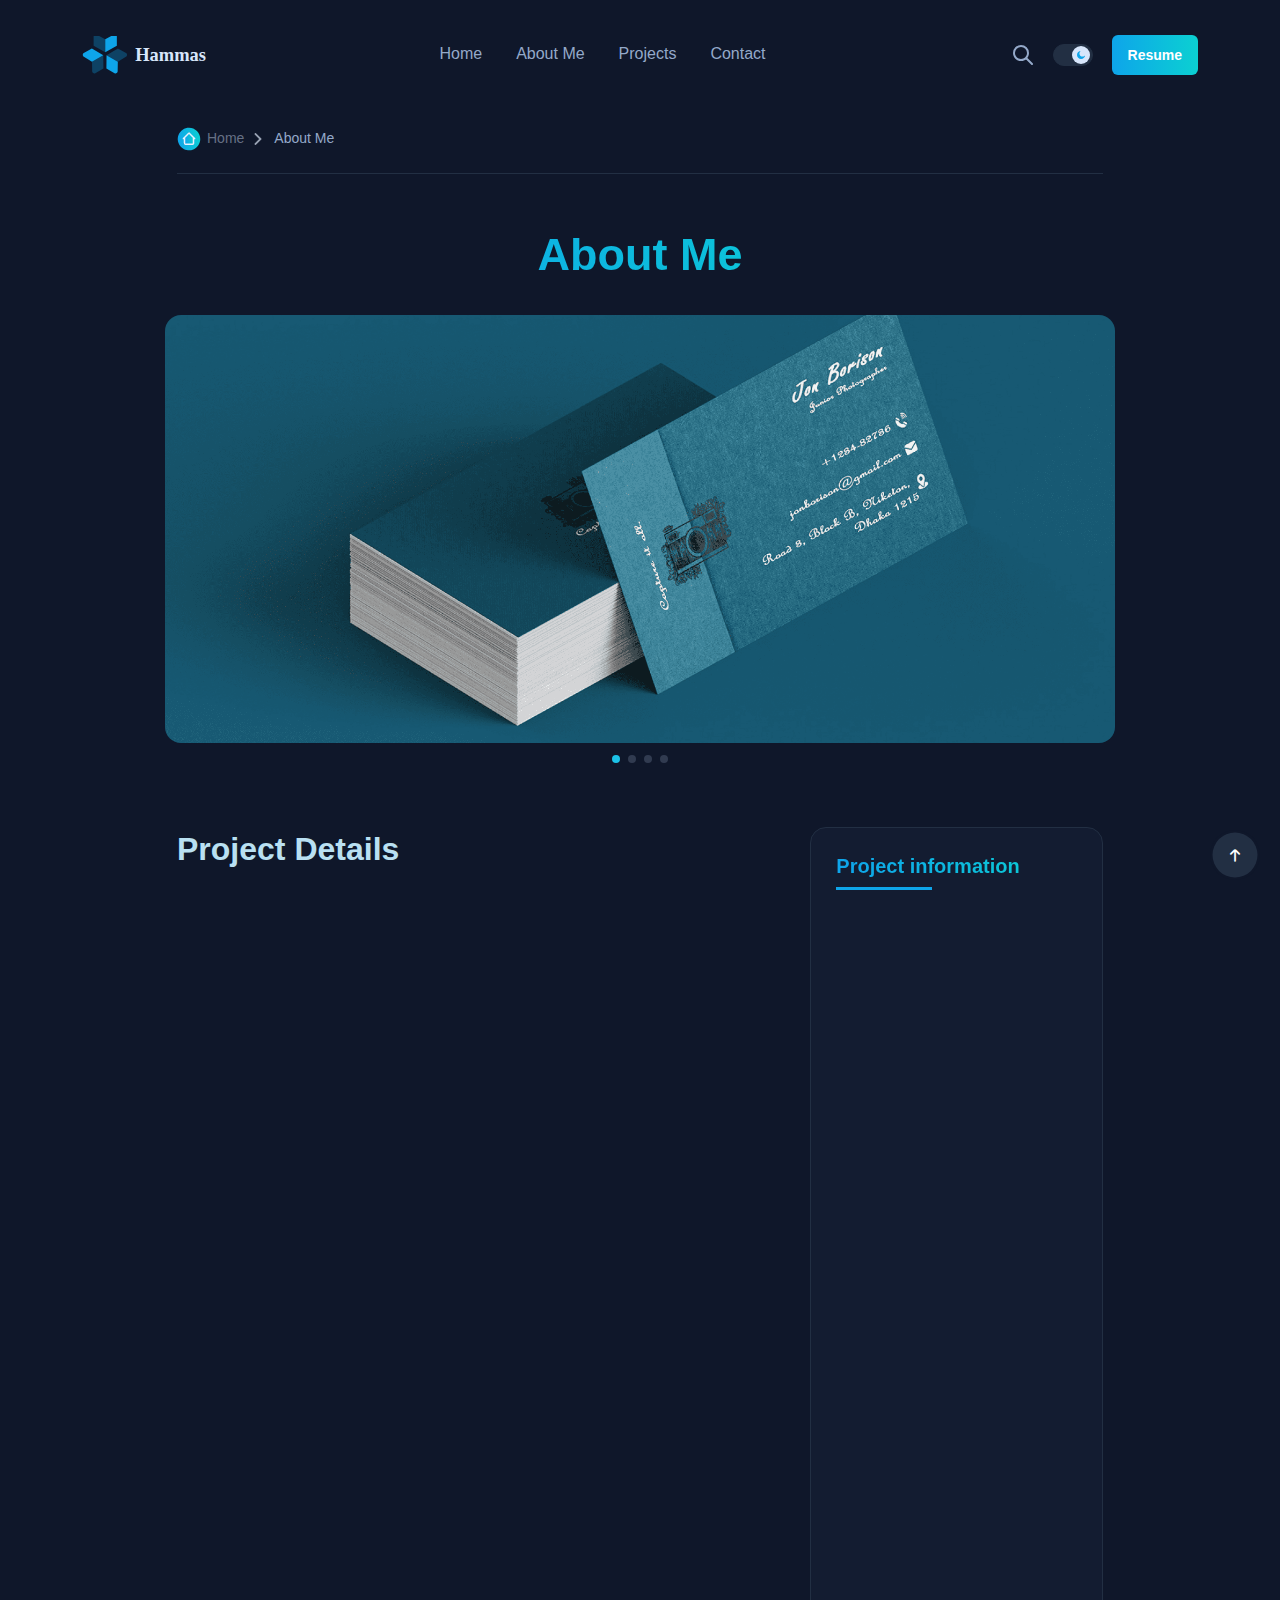
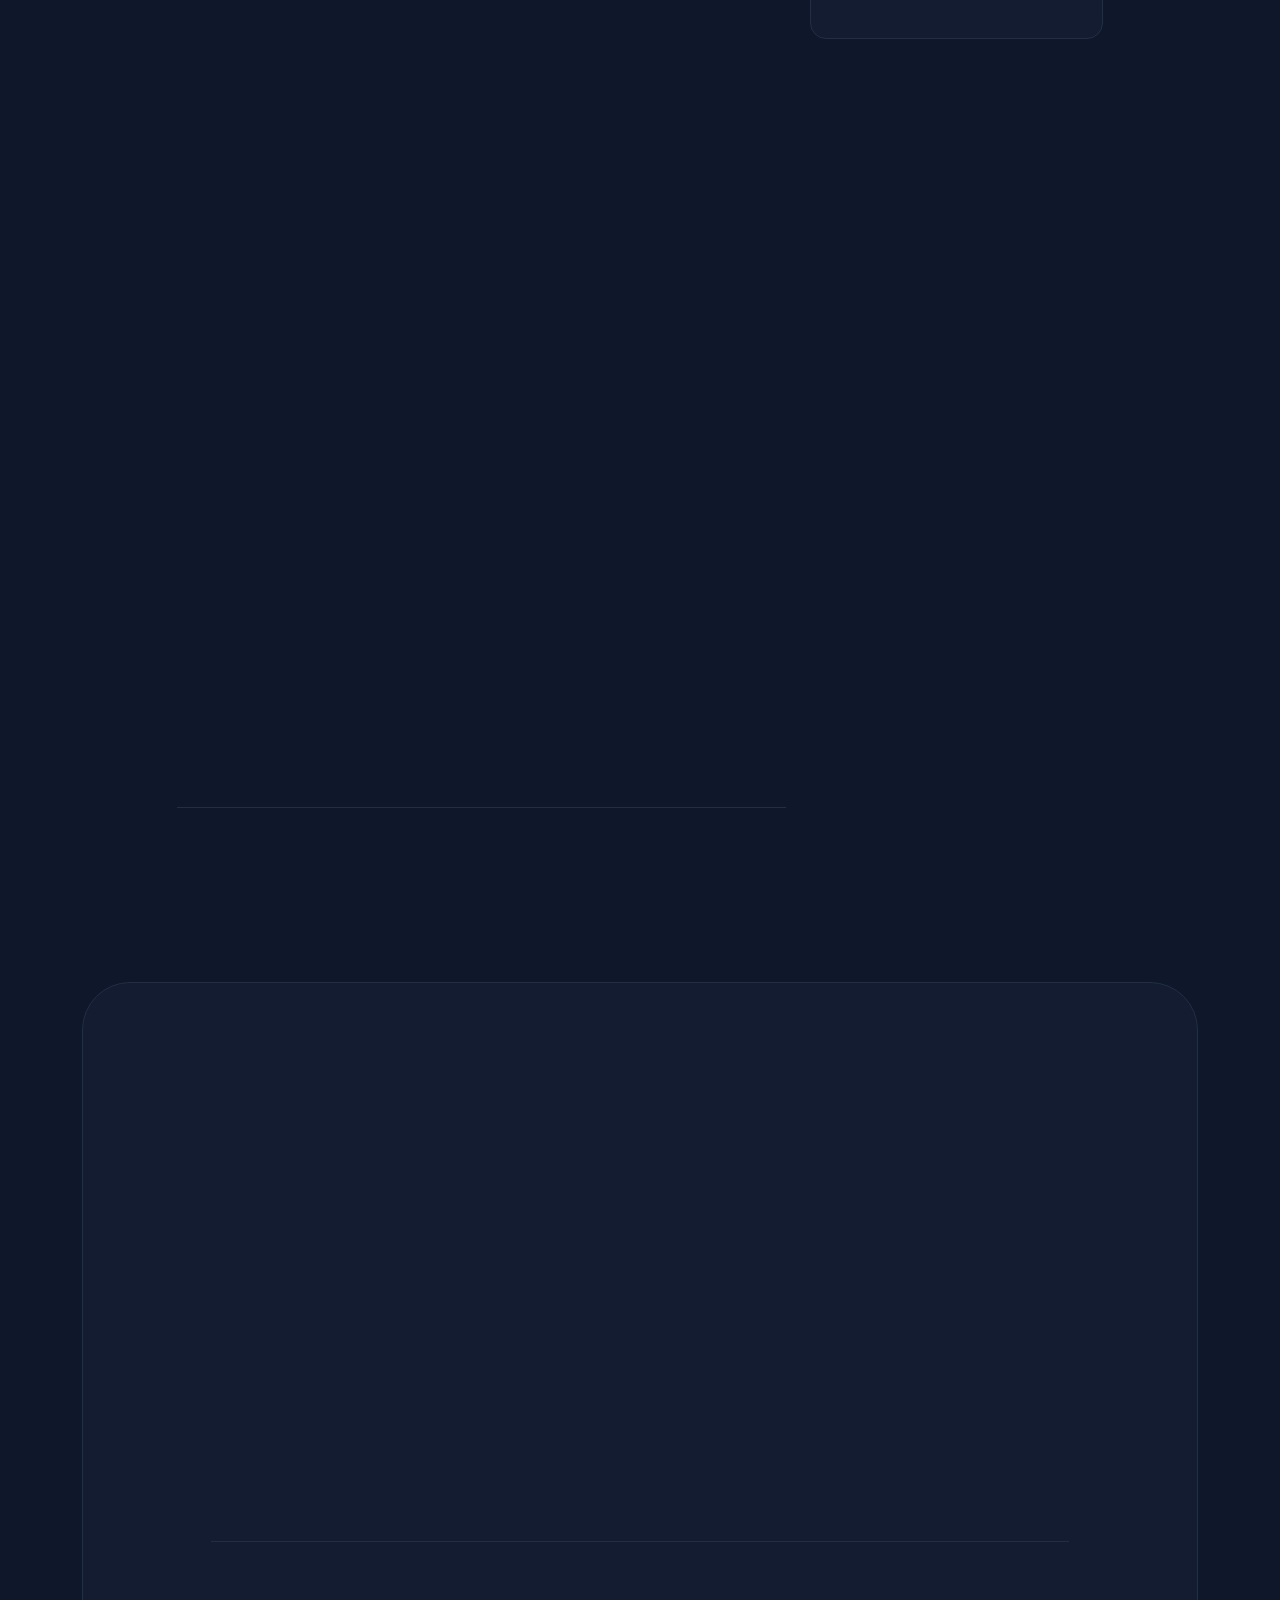
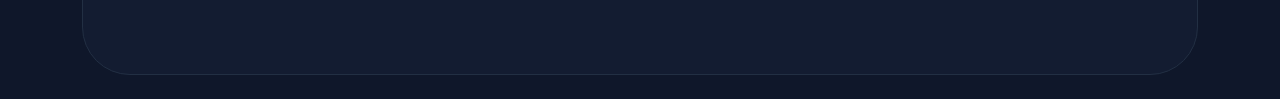
==== pages/about.html @ 3f27e9f3 "done" ====
<!DOCTYPE html>
<html lang="en">
  <head>
    <meta charset="UTF-8">
    <meta name="viewport" content="width=device-width, initial-scale=1, maximum-scale=1">
    <meta http-equiv="X-UA-Compatible" content="ie=edge">
    <meta name="msapplication-TileColor" content="#0E0E0E">
    <meta name="template-color" content="#0E0E0E">
    <meta name="description" content="Index page">
    <meta name="keywords" content="index, page">
    <meta name="author" content="">
    <link rel="shortcut icon" type="image/x-icon" href="../assets/imgs/template/favicon.svg">
    <link href="../assets/css/style.css?v=2.0" rel="stylesheet">
    <title>About Me</title>
  </head>
  <body>
    <div id="preloader-active">
      <div class="preloader d-flex align-items-center justify-content-center">
        <div class="preloader-inner position-relative">
          <div class="text-center">
            <img class="mb-10" src="../assets/imgs/template/favicon.svg" alt="Hammas">
            <div class="preloader-dots"></div>
          </div>
        </div>
      </div>
    </div>
  
    <header class="header sticky-bar bg-gray-900">
      <div class="container">
        <div class="main-header">
          <div class="header-logo">
            <a class="d-flex" href="../index.html">
              <img style="height: 38px; object-fit: cover; width: 100%;" class="logo-night" alt="Hammas" src="../assets/imgs/template/Mediamodifier-Design.svg">
              <img class="d-none logo-day" alt="Hammas" src="../assets/imgs/template/logo-day.svg">
            </a>
          </div>
          <div class="header-nav">
            <nav class="nav-main-menu d-none d-xl-block">
              <ul class="main-menu">
                <li><a class="color-gray-500" href="../index.html">Home</a></li>
                <li><a class="color-gray-500" href="./about.html">About Me</a></li>
                <li><a class="color-gray-500" href="./project.html">Projects</a></li>
                <li><a class="color-gray-500" href="./contact.html">Contact</a></li>
              </ul>
            </nav>
            <div class="burger-icon burger-icon-white">
              <span class="burger-icon-top"></span>
              <span class="burger-icon-mid"></span>
              <span class="burger-icon-bottom"></span>
            </div>
          </div>
          <div class="header-right text-end">
            <a class="btn btn-search" href="#"></a>
            <div class="form-search p-20">
              <form action="#">
                <input class="form-control" type="text" placeholder="Search">
                <input class="btn-search-2" type="submit" value="">
              </form>
              <div class="popular-keywords text-start7 mt-20">
                <p class="mb-10 color-white"> Skills & tools :</p>
                <a class="color-gray-600 mr-10 font-xs" href="#"># Travel,</a>
                <a class="color-gray-600 mr-10 font-xs" href="#"># Tech,</a>
                <a class="color-gray-600 mr-10 font-xs" href="#"># Movie</a>
                <a class="color-gray-600 mr-10 font-xs" href="#"># Lifestyle</a>
                <a class="color-gray-600 mr-10 font-xs" href="#"># Sport</a>
              </div>
            </div>
            <div class="switch-button">
              <div class="form-check form-switch">
                <input class="form-check-input" id="flexSwitchCheckChecked" type="checkbox" role="switch" checked="">
              </div>
            </div>
            <a class="btn btn-linear d-none d-sm-inline-block hover-up hover-shadow" href="page-login.html">Resume</a>
          </div>
        </div>
      </div>
    </header>
  
    <div class="mobile-header-active mobile-header-wrapper-style perfect-scrollbar bg-gray-900">
      <div class="mobile-header-wrapper-inner">
        <div class="mobile-header-content-area">
          <div class="mobile-logo border-gray-800">
            <a class="d-flex" href="../index.html">
              <img class="logo-night"  style="height: 78px; object-fit: cover; width: 100%;" alt="Hammas" src="../assets/imgs/template/Mediamodifier-Design.svg">
              <img class="d-none logo-day" alt="Hammas" src="../assets/imgs/template/logo-day.svg">
            </a>
          </div>
          <div class="perfect-scroll">
            <div class="mobile-menu-wrap mobile-header-border">
              <nav class="mt-15">
                <ul class="mobile-menu font-heading">
                  <li><a href="../index.html">Home</a></li>
                  <li><a href="./about.html">About Me</a></li>
                  <li><a href="./project.html">Projects</a></li>
                  <li><a href="./contact.html">Contact</a></li>
                </ul>
              </nav>
            </div>
            <div class="site-copyright color-gray-400 mt-30">
              Copyright 2024 &copy; Hammas - Personal Portfolio.<br>Designed by
              <a href="http://alithemes.com" target="_blank">&nbsp; Hammas Khan</a>
            </div>
          </div>
        </div>
      </div>
    </div>

    <main class="main">
      <div class="cover-home3">
        <div class="container">
          <div class="row">
            <div class="col-xl-1"></div>
            <div class="col-xl-10 col-lg-12">
              <div class="pt-30 border-bottom border-gray-800 pb-20">
                <div class="box-breadcrumbs">
                  <ul class="breadcrumb">
                    <li><a class="home" href="../index.html">Home</a></li>                    
                    <li><span>About Me</span></li>
                  </ul>
                </div>
              </div>
              <div class="row mt-50 align-items-end">
                <div class="col-lg-8 m-auto text-center">
                  <h2 class="color-linear"> About Me</h2>
                </div>
              </div>
              <div class="row mt-30 mb-50">
                <div class="swiper-container swiper-group-2">
                  <div class="swiper-wrapper wow animate__animated animate__fadeIn">
                    <div class="swiper-slide">
                      <div class="image-detail mb-30"><img class="bdrd16" src="../assets/imgs/page/portfolio/portfolio-1.png" alt="Genz"></div>
                    </div>
                    <div class="swiper-slide">
                      <div class="image-detail mb-30"><img class="bdrd16" src="../assets/imgs/page/portfolio/portfolio-1-2.png" alt="Genz"></div>
                    </div>
                    <div class="swiper-slide">
                      <div class="image-detail mb-30"><img class="bdrd16" src="../assets/imgs/page/portfolio/portfolio-1-3.png" alt="Genz"></div>
                    </div>
                    <div class="swiper-slide">
                      <div class="image-detail mb-30"><img class="bdrd16" src="../assets/imgs/page/portfolio/portfolio-1-1.png" alt="Genz"></div>
                    </div>
                  </div>
                  <div class="swiper-pagination"></div>
                </div>
              </div>
              <div class="row">
                <div class="col-lg-8">
                  <div class="content-detail border-gray-800">
                    <h3 class="color-white mb-30 wow animate__animated animate__fadeIn">Project Details</h3>
                    <p class="text-lg color-gray-500 wow animate__animated animate__fadeIn"> • Software Engineer having 3 years of overall experience on .Net as 
                      Backend and JavaScript, jQuery, Bootstrap and Ajax as Frontend 
                      development. <br>
                      • Excellent experience in Requirement Analysis, Design, Implementation, 
                      Maintenance and Troubleshooting. <br>
                      • Hands-on experience with industry-leading technologies like MS SQL Server, 
                      .Net Framework (C#), Asp.Net MVC and Asp.Net Core. <br>
                      • Experience in all phases of the project life cycle, requirements gathering, client 
                      interaction, daily tasks, QA support, and deployments on the server. <br>
                      • Working capacity <br>
                      • Web Developer/ Software Engineer / Full Stack Developer <br>
                      • Development of Web-based applications using .NET Framework, C#, 
                      ASP.NET, MVC, HTML5, CSS3, jQuery, JavaScript, Bootstrap, Web API, 
                      Restful Services, SQL Server, ADO.NET, Entity Framework, Jira, Git, TFS, 
                      and other Microsoft Technologies. <br>
                      • Having strong command in C#, .Net Core, Asp.Net MVC, HTML, JavaScript, 
                      jQuery, Ajax, Bootstrap. <br>
                      • Collaboration and coordination with supervisor for demos, functionalities, 
                      challenges, and development updates. <br>
                      • Having good verbal and written communication skills. Excellent team 
                      collaboration and coordination. <br>
                      • Experience in both, majorly in development and contribution to the architecture 
                      of software development process.</p>
                    <div class="row mt-50 wow animate__animated animate__fadeIn">
                      <div class="col-lg-6 gallery-left"><img class="img-bdrd-16 mb-30" src="../assets/imgs/page/portfolio/portfolio-2.png" alt="Genz"></div>
                      <div class="col-lg-6 gallery-right">
                        <img class="img-bdrd-16 mb-20" src="../assets/imgs/page/portfolio/portfolio-3.png" alt="Genz">
                        <img class="img-bdrd-16" src="../assets/imgs/page/portfolio/portfolio-4.png" alt="Genz"></div>
                    </div>
                    <p class="text-center text-lg color-gray-500 wow animate__animated animate__fadeIn">The brand identity</p>
                    <h3 class="color-white mt-50 mb-30 wow animate__animated animate__fadeIn">Hire me</h3>
                    <p class="text-lg color-gray-500 wow animate__animated animate__fadeIn">Hire me for my expertise in C#, VB.Net, and JavaScript, and a strong command of ASP.Net technologies, including Core, MVC, Web Forms, and Win Forms. I excel in designing with HTML, CSS, Bootstrap, React JS, and Angular JS, and have extensive experience with databases like Microsoft SQL Server and PostgreSQL. Skilled in using Microsoft Visual Studio and managing projects with Jira and Azure DevOps, I also proficiently handle version control with Git, TFS, and GitHub. My technical proficiency is complemented by a solid understanding of MS SQL Server and IIS.</p>
                  </div>
                  <div class="box-tags wow animate__animated animate__fadeIn">
                    <a class="btn btn-tags bg-gray-850 border-gray-800 mr-10 hover-up" href="blog-archive.html">#HRM</a>
                    <a class="btn btn-tags bg-gray-850 border-gray-800 mr-10 hover-up" href="blog-archive.html">#CRM</a>
                    <a class="btn btn-tags bg-gray-850 border-gray-800 mr-10 hover-up" href="blog-archive.html">#DotNet</a>
                    <a class="btn btn-tags bg-gray-850 border-gray-800 hover-up" href="blog-archive.html">#API</a>
                  </div>
                </div>
                <div class="col-lg-4">
                  <div class="sidebar">
                    <div class="box-sidebar bg-gray-850 border-gray-800">
                      <div class="head-sidebar wow animate__animated animate__fadeIn">
                        <h5 class="line-bottom">Project information</h5>
                      </div>
                      <div class="content-sidebar">
                        <div class="list-comments">
                          <div class="item-comment border-gray-800 wow animate__animated animate__fadeIn">
                            <p class="color-gray-200 mb-10 text-uppercase">Skills & Experience</p>
                            <p class="color-gray-500">Languages: C#, VB.Net, JavaScript.<br> 
                              Technologies: ASP.Net Core (API), ASP.Net MVC, ASP.Net WEB FORMS, ASP.Net WIN 
                              FORMS, ADO.NET, Entity Framework, LINQ, jQuery, AJAX.<br>
                              Designing: HTML, CSS, Bootstrap, React JS, Angular JS. <br>
                              IDE: Microsoft Visual Studio (2013, 2015, 2017, 2019, 2022). <br>
Database: Microsoft SQL Server (2012, 2014), PostgreSQL Database. <br>
Work Management Tools: Jira, Azure DevOps. <br>
Version Control: Git, TFS, Git Hub, Git Desktop. <br>
Operating Systems: Windows. <br>
Database/Webservers: MS SQL Server, IIS.
                              </p>
                          </div>
                          <div class="item-comment border-gray-800 wow animate__animated animate__fadeIn">
                            <p class="color-gray-200 mb-10 text-uppercase">Companies I worked</p>
                            <p class="color-gray-500">1: Combined Fabrics Limited, Lahore <br> 2: ITCurves, Lahore <br> 3: Absolute Solution, Lahore</p>
                          </div>
                          <div class="item-comment border-gray-800 wow animate__animated animate__fadeIn">
                            <p class="color-gray-200 mb-10 text-uppercase">Project date</p>
                            <p class="color-gray-500">01 November, 2022 To 07 July, 2024</p>
                          </div>
                          <div class="item-comment border-gray-800 wow animate__animated animate__fadeIn">
                            <p class="color-gray-200 mb-10 text-uppercase">Project URL</p>
                            <p class="color-gray-500"><a class="text-white" href="#">www.orioncoporation.com</a></p>
                          </div>
                        </div>
                      </div>
                    </div>
                    <div class="d-inline-block pt-10 wow animate__animated animate__fadeIn">
                      <div class="d-flex align-item-center">
                        <h6 class="d-inline-block color-gray-500 mr-10">Share</h6><a class="icon-media icon-fb" href="#"></a><a class="icon-media icon-tw" href="#"></a><a class="icon-media icon-printest" href="#"></a>
                      </div>
                    </div>
                  </div>
                </div>
              </div>
            </div>
          </div>
        </div>
      </div>
    </main>

    <footer class="footer">
      <div class="container">
        <div class="footer-1 bg-gray-850 border-gray-800">
          <div class="row">
            <div class="col-lg-6 mb-30">
              <a class="wow animate__animated animate__fadeInUp" href="../index.html">
                <img class="logo-night" style="height: 128px;" src="../assets/imgs/template/Mediamodifier-Design.svg" alt="Hammas">
                <img class="d-none logo-day" alt="Hammas" src="./assets/imgs/template/logo-day.svg">
              </a>
              <p class="mb-20 mt-20 text-sm color-gray-500 wow animate__animated animate__fadeInUp">When an unknown prnoto
                Software Engineer having 3 years of overall experience on .NET as Backend and JavaScript, jQuery, Bootstrap and
   Ajax as Frontend development. Excellent experience in Requirement Analysis, Design, Implementation, Maintenance
   and Troubleshooting. • Hands-on experience with industry-leading technologies like MS SQL Server, .NET Framework
   (C#), Asp .NET MVC and Asp .NET Core. Experience in all phases of the project life cycle, requirements gathering,
   client interaction, daily tasks, QA support, and deployments on the server. 
              </p>
              <h6 class="color-white mb-5 wow animate__animated animate__fadeInUp">Address</h6>
              <p class="text-sm color-gray-500 wow animate__animated animate__fadeInUp">
                Civic Center Phase 4 Bahriya Town 
                <br>Islamabad, Pakistan
              </p>
            </div>
            <div class="col-lg-6 mb-30">
              <h4 class="text-lg mb-30 color-white wow animate__animated animate__fadeInUp">Newsletter</h4>
              <p class="text-base color-gray-500 wow animate__animated animate__fadeInUp">
                Please feel free to Contact me.</p>
              <div class="form-newsletters mt-15 wow animate__animated animate__fadeInUp">
                <form action="#">
                  <div class="form-group">
                    <input class="input-name border-gray-500" type="text" placeholder="Your name">
                  </div>
                  <div class="form-group">
                    <input class="input-email border-gray-500" type="email" placeholder="Emaill address">
                  </div>
                  <div class="form-group mt-20">
                    <button class="btn btn-linear hover-up">
                      Subscribe
                      <i class="fi-rr-arrow-small-right"></i>
                    </button>
                  </div>
                </form>
              </div>
            </div>
          </div>
          <div class="footer-bottom border-gray-800">
            <div class="row">
              <div class="col-lg-5 text-center text-lg-start">
                <p class="text-base color-white wow animate__animated animate__fadeIn">
                  © Created by
                  <a class="copyright" href="" target="_blank">Hammas khan</a></p>
              </div>
              <div class="col-lg-7 text-center text-lg-end">
                <div class="box-socials">
                  <div class="d-inline-block mr-30 wow animate__animated animate__fadeIn" data-wow-delay=".0s">
                    <a class="icon-socials icon-twitter color-gray-500" href="https://twitter.com">Twitter</a>
                  </div>
                  <div class="d-inline-block mr-30 wow animate__animated animate__fadeIn" data-wow-delay=".2s">
                    <a class="icon-socials icon-linked color-gray-500" href="https://www.linkedin.com">LinkedIn</a>
                    </div>
                  <div class="d-inline-block wow animate__animated animate__fadeIn" data-wow-delay=".4s">
                    <a class="icon-socials icon-insta color-gray-500" href="https://www.instagram.com">Instagram</a>
                  </div>
                </div>
              </div>
            </div>
          </div>
        </div>
      </div>
    </footer>
    
    <div class="progressCounter progressScroll hover-up hover-neon-2">
      <div class="progressScroll-border">
        <div class="progressScroll-circle">
          <span class="progressScroll-text"><i class="fi-rr-arrow-small-up"></i></span>
        </div>
      </div>
    </div>
    
    <script src="../assets/js/vendors/modernizr-3.6.0.min.js"></script>
    <script src="../assets/js/vendors/jquery-3.6.0.min.js"></script>
    <script src="../assets/js/vendors/jquery-migrate-3.3.0.min.js"></script>
    <script src="../assets/js/vendors/bootstrap.bundle.min.js"></script>
    <script src="../assets/js/vendors/waypoints.js"></script>
    <script src="../assets/js/vendors/wow.js"></script>
    <script src="../assets/js/vendors/text-type.js"></script>
    <script src="../assets/js/vendors/swiper-bundle.min.js"></script>
    <script src="../assets/js/vendors/jquery.progressScroll.min.js"></script>
    <script src="../assets/js/main.js?v=2.0"></script>
  </body>
</html>
---- assets/css/style.css ----
/***
 Theme Name: Genz
 Description: Creative Personal Blog HTML Template
 Version: 2.0
 License: GNU General Public License v2 or later
 License URI: http://www.gnu.org/licenses/gpl-2.0.html
==============================
TABLE CONTENT
 Import Google Fonts
 Include Third Party CSS Library
 GENERAL
 HEADER
 Offcanvas Sidebar
 Search form
 Main header
 Mega menu
 Header v
 Page layouts
 Pagination
 Breadcrumb
 CATEGORY PAGES
 SINGLE POST
 Author box
 comment
 Post share social
 WP STYPE
 Custom amine
***/
@import url(https://fonts.bunny.net/css?family=noto-sans:400,500,700,800);
/*import vendors*/
@import url(../css/vendors/normalize.css);
@import url(../css/vendors/bootstrap.min.css);
@import url(../css/vendors/uicons-regular-rounded.css);
@import url(../css/plugins/swiper-bundle.min.css);
@import url(../css/plugins/animate.min.css);
/*RESET*/
html,
body,
div,
span,
applet,
object,
iframe,
h1,
h2,
h3,
h4,
h5,
h6,
p,
blockquote,
pre,
a,
abbr,
acronym,
address,
big,
cite,
code,
del,
dfn,
em,
img,
ins,
kbd,
q,
s,
samp,
small,
strike,
strong,
sub,
sup,
tt,
var,
b,
u,
i,
center,
dl,
dt,
dd,
ol,
ul,
li,
fieldset,
form,
label,
legend,
table,
caption,
tbody,
tfoot,
thead,
tr,
th,
td,
article,
aside,
canvas,
details,
embed,
figure,
figcaption,
footer,
header,
hgroup,
menu,
nav,
output,
ruby,
section,
summary,
time,
mark,
audio,
video {
  margin: 0;
  padding: 0;
  border: 0;
  font-size: 100%;
  vertical-align: baseline;
}

main {
  display: block;
  clear: both;
}

thead {
  font-weight: 600;
}

article,
aside,
details,
figcaption,
figure,
footer,
header,
hgroup,
menu,
nav,
section {
  display: block;
}

body {
  line-height: 1;
}

ol,
ul {
  list-style: none;
}

blockquote,
q {
  quotes: none;
}

blockquote:before,
blockquote:after,
q:before,
q:after {
  content: "";
  content: none;
}

table {
  border-collapse: collapse;
  border-spacing: 0;
}

img {
  max-width: 100%;
}

input,
select,
button,
textarea {
  font-family: "Noto Sans", sans-serif;
  font-size: 14px;
}

*:focus,
select:focus,
.custom-select:focus,
button:focus,
textarea:focus,
textarea.form-control:focus,
input.form-control:focus,
input[type=text]:focus,
input[type=password]:focus,
input[type=email]:focus,
input[type=number]:focus,
[type=text].form-control:focus,
[type=password].form-control:focus,
[type=email].form-control:focus,
[type=tel].form-control:focus,
[contenteditable].form-control:focus {
  outline: none !important;
  box-shadow: none !important;
}

input:focus::-moz-placeholder {
  opacity: 0;
  -moz-transition: 0.4s;
  transition: 0.4s;
}

li.hr span {
  width: 100%;
  height: 1px;
  background-color: #e4e4e4;
  margin: 20px 0;
  display: block;
}

/*--- Common Classes---------------------*/
::-moz-placeholder {
  color: #B8CDEB;
  opacity: 0.5;
}
::placeholder {
  color: #B8CDEB;
  opacity: 0.5;
}

:-ms-input-placeholder,
::-webkit-input-placeholder {
  color: #B8CDEB;
  opacity: 0.5;
}

.fix {
  overflow: hidden;
}

.hidden {
  display: none;
}

.clear {
  clear: both;
}

.section {
  float: left;
  width: 100%;
}

.f-right {
  float: right;
}

.capitalize {
  text-transform: capitalize;
}

.uppercase {
  text-transform: uppercase;
}

.bg-img {
  background-position: center center;
  background-size: cover;
}

.position-relative {
  position: relative;
}

.height-100vh {
  height: 100vh !important;
}

*:focus,
select:focus,
.custom-select:focus,
button:focus,
textarea:focus,
textarea.form-control:focus,
input.form-control:focus,
input[type=text]:focus,
input[type=password]:focus,
input[type=email]:focus,
input[type=number]:focus,
[type=text].form-control:focus,
[type=password].form-control:focus,
[type=email].form-control:focus,
[type=tel].form-control:focus,
[contenteditable].form-control:focus {
  outline: none !important;
  box-shadow: none;
}

.border-radius {
  border-radius: 4px;
}

.border-radius-5 {
  border-radius: 5px;
}

.border-radius-10 {
  border-radius: 10px;
}

.border-radius-15 {
  border-radius: 15px;
}

.border-radius-20 {
  border-radius: 20px;
}

.hover-up {
  transition: all 0.25s cubic-bezier(0.02, 0.01, 0.47, 1);
}
.hover-up:hover {
  transform: translateY(-2px);
  transition: all 0.25s cubic-bezier(0.02, 0.01, 0.47, 1);
}

.hover-shadow {
  transition: all 0.25s cubic-bezier(0.02, 0.01, 0.47, 1);
}
.hover-shadow:hover {
  box-shadow: rgba(11, 209, 209, 0.2) 0px 3px 20px;
}

.card-hover-border {
  border: 1px solid #222F43;
}
.card-hover-border:hover {
  background: linear-gradient(#131C31, #131C31) padding-box, linear-gradient(to right, rgb(14, 165, 234), rgb(11, 209, 209)) border-box;
  border-radius: 16px;
  border: 1px solid transparent;
}

a {
  text-decoration: none;
  color: #000000;
}

a:hover {
  color: #000000;
}

*:hover {
  transition-duration: 0.2s;
}

.img-responsive {
  max-width: 100%;
}

body {
  font-family: "Noto Sans", sans-serif;
}

.text-head-2 {
  font-size: 42px;
  line-height: 44px;
  font-weight: bold;
  font-family: "Noto Sans", sans-serif;
}

.text-heading-4 {
  color: #ffffff;
  font-size: 28px;
  line-height: 32px;
  font-family: "Noto Sans", sans-serif;
}

.text-base {
  font-family: "Noto Sans", sans-serif;
  font-weight: 400;
  font-size: 16px;
  line-height: 24px;
}

.text-3xl {
  font-family: "Noto Sans", sans-serif;
  font-weight: 400;
  font-size: 30px;
  line-height: 36px;
}

.text-2xl {
  font-family: "Noto Sans", sans-serif;
  font-weight: 400;
  font-size: 24px;
  line-height: 32px;
}

.text-xl {
  font-family: "Noto Sans", sans-serif;
  font-weight: 400;
  font-size: 20px;
  line-height: 28px;
}

.text-lg {
  font-family: "Noto Sans", sans-serif;
  font-weight: 400;
  font-size: 18px;
  line-height: 28px;
}

.text-md {
  font-family: "Noto Sans", sans-serif;
  font-size: 16px !important;
  line-height: 22px !important;
  font-weight: 400;
}

.text-sm {
  font-family: "Noto Sans", sans-serif;
  font-size: 14px !important;
  line-height: 20px !important;
  font-weight: 400;
}

.text-sm-bold {
  font-family: "Noto Sans", sans-serif;
  font-size: 14px !important;
  line-height: 20px !important;
  font-weight: 700;
}

.text-xs {
  font-family: "Noto Sans", sans-serif;
  font-weight: 400;
  font-size: 12px !important;
  line-height: 16px !important;
}

h1 {
  font-family: "Noto Sans", sans-serif;
  font-weight: 800;
  font-size: 64px;
  line-height: 87px;
  color: #000000;
}

h2 {
  font-family: "Noto Sans", sans-serif;
  font-weight: 700;
  font-size: 45px;
  line-height: 61px;
  color: #000000;
}

h3 {
  font-family: "Noto Sans", sans-serif;
  font-weight: 700;
  font-size: 32px;
  line-height: 44px;
  color: #000000;
}

h4, .heading-4 {
  font-family: "Noto Sans", sans-serif;
  font-weight: 700;
  font-size: 24px;
  line-height: 33px;
  color: #000000;
}

h5 {
  font-family: "Noto Sans", sans-serif;
  font-weight: 700;
  font-size: 20px;
  line-height: 27px;
  color: #000000;
}

h6 {
  font-family: "Noto Sans", sans-serif;
  font-weight: 700;
  font-size: 16px;
  line-height: 22px;
  color: #000000;
}

.color-gray-50 {
  color: #E6F0FF;
}

.color-gray-100 {
  color: #D8E6FB;
}

.color-gray-200 {
  color: #C9DAF5;
}

.color-gray-300 {
  color: #B8CDEB;
}

.color-gray-400 {
  color: #A7BDDD;
}

.color-gray-500 {
  color: #94A9C9;
}

.color-gray-600 {
  color: #7F92B0;
}

.color-gray-700 {
  color: #66768F;
}

.color-gray-800 {
  color: #222F43;
}

.color-gray-850 {
  color: #131C31 !important;
}

.color-gray-900 {
  color: #0F172A !important;
}

.color-gray-950 {
  color: #0B1222 !important;
}

.bg-gray-50 {
  background-color: #E6F0FF;
}

.bg-gray-100 {
  background-color: #D8E6FB;
}

.bg-gray-200 {
  background-color: #C9DAF5;
}

.bg-gray-300 {
  background-color: #B8CDEB;
}

.bg-gray-400 {
  background-color: #A7BDDD;
}

.bg-gray-500 {
  background-color: #94A9C9;
}

.bg-gray-600 {
  background-color: #7F92B0;
}

.bg-gray-700 {
  background-color: #66768F;
}

.bg-gray-800 {
  background-color: #222F43 !important;
}

.bg-gray-850 {
  background-color: #131C31;
}

.bg-gray-900 {
  background-color: #0F172A !important;
}

.bg-gray-950 {
  background-color: #0B1222 !important;
}

.color-white {
  color: #b9e0f2 !important;
}

.border-gray-800 {
  border-color: #222F43 !important;
}

.border-gray-850 {
  border-color: #131C31 !important;
}

.border-gray-500 {
  border-color: #94A9C9 !important;
}

.color-linear {
  background: linear-gradient(90deg, rgb(14, 165, 234), rgb(11, 209, 209) 51%, rgb(14, 165, 234)) var(--x, 0)/200%;
  -webkit-background-clip: text !important;
  -webkit-text-fill-color: transparent !important;
  background-clip: text !important;
  text-fill-color: transparent;
}

.color-white {
  color: #b9e0f2;
}

.form-control {
  border-radius: 8px;
  padding: 20px;
  border-width: 1px;
  border-style: solid;
  color: #7F92B0;
}

.form-control:focus {
  border-color: #66768F !important;
  background-color: #131C31;
  color: #7F92B0;
}

.timeread {
  background: url(../imgs/page/homepage1/clock.svg) no-repeat left center;
  display: inline-block;
  padding: 0px 0px 0px 23px;
}

.pagination li {
  margin-right: 8px;
}
.pagination li:first-child a {
  border-top-left-radius: 50% !important;
  border-bottom-left-radius: 50% !important;
}
.pagination li:last-child a {
  border-top-right-radius: 50% !important;
  border-bottom-right-radius: 50% !important;
}
.pagination li a {
  width: 42px;
  height: 42px;
  border-radius: 50%;
  color: #ffffff;
  font-size: 15px;
  line-height: 19px;
  font-weight: bold;
  line-height: 40px;
  background-color: #222F43;
  border: 0px;
  padding: 0px;
  text-align: center;
}
.pagination li a i {
  vertical-align: middle;
}
.pagination li a:hover {
  background-image: linear-gradient(90deg, rgb(14, 165, 234), rgb(11, 209, 209) 51%, rgb(14, 165, 234)) var(--x, 0)/200%;
}

.bdrd-8 {
  border-radius: 8px;
}

.post-type {
  background: url(../imgs/template/icons/post-type.svg) no-repeat center;
  height: 42px;
  width: 42px;
  position: absolute;
  top: 15px;
  right: 15px;
}
.post-type.post-audio {
  background: url(../imgs/template/icons/post-audio.svg) no-repeat center;
}
.post-type.post-image {
  background: url(../imgs/template/icons/post-image.svg) no-repeat center;
}

.border-bottom {
  border-bottom-width: 1px !important;
  border-bottom-style: solid !important;
}

.item-cats {
  display: flex;
  width: 100%;
  align-items: center;
  padding: 15px;
  border-width: 1px;
  border-style: solid;
  border-radius: 16px;
  margin-bottom: 24px;
}
.item-cats .cat-left {
  width: 100%;
  display: flex;
  align-items: center;
}
.item-cats .cat-left .image-cat {
  min-width: 32px;
  margin-right: 7px;
}
.item-cats .cat-left .image-cat img {
  height: 32px;
  width: 32px;
  border-radius: 50%;
  vertical-align: middle;
}
.item-cats .cat-left .info-cat {
  width: 100%;
}
.item-cats .cat-left .info-cat a:hover {
  color: #0EA5EA;
}
.item-cats .cat-right {
  position: relative;
  min-width: 100px;
  text-align: right;
}

.support {
  background: url(../imgs/page/contact/headset.svg) no-repeat left center;
  padding: 10px 30px 10px 50px;
}

.location {
  background: url(../imgs/page/contact/marker.svg) no-repeat left center;
  padding: 10px 30px 10px 50px;
}

.plane {
  background: url(../imgs/page/contact/paper-plane.svg) no-repeat left center;
  padding: 10px 30px 10px 50px;
}

.form-group {
  margin-bottom: 24px;
}

.img-bdrd-16 {
  border-radius: 16px;
  width: 100%;
}

.bdrd16 {
  border-radius: 16px !important;
}

.typewrite {
  margin-left: 15px;
}

.hover-neon {
  transition: all 0.25s cubic-bezier(0.02, 0.01, 0.47, 1);
  border: 1px solid #222F43;
  background-color: #131C31;
}
.hover-neon:hover {
  background: linear-gradient(#131C31, #131C31) padding-box, linear-gradient(to right, rgb(14, 165, 234), rgb(11, 209, 209)) border-box;
  border-radius: 16px;
  border: 1px solid transparent;
  box-shadow: rgba(11, 209, 209, 0.2) 0px 3px 20px;
  transform: translateY(-2px);
  transition: all 0.25s cubic-bezier(0.02, 0.01, 0.47, 1);
}

.hover-neon-2 {
  transition: all 0.25s cubic-bezier(0.02, 0.01, 0.47, 1);
  border-radius: 50px;
}
.hover-neon-2:hover {
  box-shadow: rgba(11, 209, 209, 0.3) 0px 3px 20px;
}

.page-link {
  transition: all 0.25s cubic-bezier(0.02, 0.01, 0.47, 1);
}
.page-link:hover {
  color: #ffffff;
  background-color: #0EA5EA;
  border-color: #0EA5EA;
  transform: translateY(-1px);
  transition: all 0.25s cubic-bezier(0.02, 0.01, 0.47, 1);
}

a,
button,
img,
input,
span,
h4 {
  transition: all 0.3s ease 0s;
}

@keyframes slideleft {
  10% {
    opacity: 0;
    transform: scale(0);
    right: 0;
  }
  50% {
    opacity: 1;
    transform: scale(1);
  }
  90% {
    opacity: 0;
    transform: scale(0);
    right: 100%;
  }
}
[data-loader=spinner] {
  width: 35px;
  height: 35px;
  display: inline-block;
  animation: spinner 1.2s infinite ease-in-out;
  background: url(../imgs/template/favicon.svg);
  box-shadow: 0 0 10px #fff;
}
@keyframes spinner {
  0% {
    transform: perspective(120px) rotateX(0) rotateY(0);
  }
  50% {
    transform: perspective(120px) rotateX(-180deg) rotateY(0);
  }
  100% {
    transform: perspective(120px) rotateX(-180deg) rotateY(-180deg);
  }
}
@keyframes shadow-pulse {
  0% {
    box-shadow: 0 0 0 0px rgba(151, 119, 250, 0.8);
  }
  100% {
    box-shadow: 0 0 0 5px rgba(0, 0, 0, 0);
  }
}
@keyframes shadow-pulse-big {
  0% {
    box-shadow: 0 0 0 0px rgba(239, 63, 72, 0.1);
  }
  100% {
    box-shadow: 0 0 0 20px rgba(0, 0, 0, 0);
  }
}
@keyframes jump {
  0% {
    transform: translate3d(0, 20%, 0);
  }
  100% {
    transform: translate3d(0, 0, 0);
  }
}
.jump {
  transform-origin: 0;
  animation: jump 0.5s linear alternate infinite;
}
@keyframes wiggle {
  0%, 100% {
    transform: scale(1.2) rotate(7deg);
  }
  50% {
    transform: scale(0.8) rotate(-7deg);
  }
}
/*animation*/
@keyframes slide-down {
  from {
    transform: translateY(-100%);
  }
  to {
    transform: translateY(0%);
  }
}
@keyframes slide-up {
  from {
    transform: translateY(0%);
  }
  to {
    transform: translateY(-100%);
  }
}
.rotateme {
  animation-name: rotateme;
  animation-duration: 40s;
  animation-iteration-count: infinite;
  animation-timing-function: linear;
}

@keyframes rotateme {
  from {
    transform: rotate(0deg);
  }
  to {
    transform: rotate(360deg);
  }
}
@keyframes rotate3d {
  0% {
    transform: rotateY(0deg);
  }
  100% {
    transform: rotateY(360deg);
  }
}
@keyframes animationFramesOne {
  0% {
    transform: translate(0px, 0px) rotate(0deg);
  }
  20% {
    transform: translate(73px, -1px) rotate(36deg);
  }
  40% {
    transform: translate(141px, 72px) rotate(72deg);
  }
  60% {
    transform: translate(83px, 122px) rotate(108deg);
  }
  80% {
    transform: translate(-40px, 72px) rotate(144deg);
  }
  100% {
    transform: translate(0px, 0px) rotate(0deg);
  }
}
@keyframes ripple-white {
  0% {
    box-shadow: 0 0 0 0 rgba(255, 255, 255, 0.2), 0 0 0 20px rgba(255, 255, 255, 0.2), 0 0 0 40px rgba(255, 255, 255, 0.2);
  }
  100% {
    box-shadow: 0 0 0 20px rgba(255, 255, 255, 0.2), 0 0 0 40px rgba(255, 255, 255, 0.2), 0 0 0 60px rgba(255, 255, 255, 0);
  }
}
/* End Shape rotate */
@keyframes moveBounce {
  0% {
    transform: translateY(0px);
  }
  50% {
    transform: translateY(20px);
  }
  100% {
    transform: translateY(0px);
  }
}
@keyframes moveLeftBounce {
  0% {
    transform: translateX(0);
  }
  50% {
    transform: translateX(5px);
  }
  100% {
    transform: translateX(0);
  }
}
@keyframes ripple {
  0% {
    transform: scale(1);
  }
  75% {
    transform: scale(1.75);
    opacity: 1;
  }
  100% {
    transform: scale(2);
    opacity: 0;
  }
}
@keyframes rotateMe {
  from {
    transform: rotate(0deg);
  }
  to {
    transform: rotate(360deg);
  }
}
@keyframes moveScale {
  0% {
    transform: scale(1);
  }
  50% {
    transform: scale(0.8);
  }
  100% {
    transform: scale(1);
  }
}
@keyframes sk-bouncedelay {
  0%, 80%, 100% {
    transform: scale(0);
  }
  40% {
    transform: scale(1);
  }
}
@keyframes animationFramesOne {
  0% {
    transform: translate(0px, 0px) rotate(0deg);
  }
  20% {
    transform: translate(73px, -1px) rotate(36deg);
  }
  40% {
    transform: translate(141px, 72px) rotate(72deg);
  }
  60% {
    transform: translate(83px, 122px) rotate(108deg);
  }
  80% {
    transform: translate(-40px, 72px) rotate(144deg);
  }
  100% {
    transform: translate(0px, 0px) rotate(0deg);
  }
}
/*TYPOGRAPHY*/
body {
  color: #94A9C9;
  background-color: #0F172A;
  font-family: "Noto Sans", sans-serif;
  font-size: 14px;
  line-height: 18px;
  font-style: normal;
  font-weight: 400;
  position: relative;
}

.font-heading,
.display-1,
.display-2,
.heading-lg,
.heading-sm-1 {
  font-family: "Noto Sans", sans-serif;
  color: #0EA5EA;
  font-weight: 700;
  line-height: 1.2;
}

.page-content {
  line-height: 1.25;
}
.page-content p {
  margin-bottom: 10px;
}
.page-content h5 {
  margin-bottom: 15px;
}

a.text-brand-3 {
  color: #0EA5EA;
}
a.text-brand-3:hover {
  color: #000000;
}

.font-xs {
  font-size: 12px;
}

.btn {
  border-radius: 6px;
  padding: 10px 16px;
  font-family: "Noto Sans", sans-serif;
  font-size: 14px;
  line-height: 20px;
  font-weight: 700;
  text-decoration: none;
  position: relative;
  display: inline-block;
  border: 0;
}
.btn:hover {
  color: #1CC2E7 !important;
}
.btn.btn-linear {
  background: rgb(14, 165, 234);
  background: linear-gradient(90deg, rgb(14, 165, 234), rgb(11, 209, 209) 51%, rgb(14, 165, 234)) var(--x, 0)/200%;
  color: #ffffff;
  transition: 0.5s;
}
.btn.btn-linear:hover {
  --x: 100%;
  color: #ffffff !important;
  transition: 0.5s;
}
.btn.btn-linear i {
  vertical-align: middle;
  display: inline-block;
}
.btn.btn-linear-small {
  background: rgb(14, 165, 234);
  background: linear-gradient(90deg, rgb(14, 165, 234), rgb(11, 209, 209) 51%, rgb(14, 165, 234)) var(--x, 0)/200%;
  color: #ffffff;
  padding: 6px 24px;
  border-radius: 50px;
}
.btn.btn-linear-small:hover {
  color: #66768F !important;
}
.btn.btn-linear-small i {
  vertical-align: middle;
  display: inline-block;
}
.btn.btn-search {
  height: 42px;
  width: 42px;
  background: url(../imgs/template/icons/icon-search.svg) no-repeat center;
}
.btn.btn-load-more {
  border-radius: 80px;
  padding: 18px 30px;
}
.btn.btn-load-more i {
  display: inline-block;
  vertical-align: middle;
}
.btn.btn-tag {
  border-radius: 50px;
  padding: 6px 15px;
  font-size: 13px;
  line-height: 16px;
  color: #ffffff;
}
.btn.btn-tag:hover {
  background-color: #0EA5EA !important;
  color: #ffffff !important;
}
.btn.btn-small {
  font-weight: 400;
  border-radius: 16px;
  padding: 3px 15px;
}
.btn.btn-radius-8 {
  border-radius: 8px;
}
.btn.btn-border-linear {
  border: 2px solid #0EA5EA;
  border-radius: 50px;
  color: #ffffff;
  padding: 5px 15px;
  font-size: 14px;
  line-height: 20px;
}
.btn.btn-border-linear:hover {
  color: #ffffff !important;
  background: linear-gradient(90deg, rgb(14, 165, 234), rgb(11, 209, 209) 51%, rgb(14, 165, 234)) var(--x, 0)/200% !important;
  border: 2px solid transparent;
}
.btn.btn-link-more {
  color: #66768F;
  text-decoration: underline;
  font-size: 14px;
  line-height: 20px;
}
.btn.btn-tags {
  border-width: 1px;
  border-style: solid;
  border-radius: 8px;
  padding: 12px 20px;
  color: #ffffff;
  font-size: 14px;
  line-height: 18px;
  font-weight: 400;
}
.btn.btn-filter {
  margin: 5px;
  padding: 12px 18px;
}
.btn.btn-filter.active {
  color: #ffffff !important;
  background: linear-gradient(90deg, rgb(14, 165, 234), rgb(11, 209, 209) 51%, rgb(14, 165, 234)) var(--x, 0)/200% !important;
  border: 2px solid transparent;
}

.btn-tooltip {
  position: relative;
}
.btn-tooltip:after {
  bottom: 0;
  right: 34px;
  position: absolute;
  white-space: nowrap;
  border-radius: 5px;
  font-size: 11px;
  padding: 7px 10px;
  color: #1CC2E7;
  background-color: #D5DFE4;
  content: attr(aria-label);
  line-height: 1.3;
  box-shadow: 0;
  transition: 0;
  opacity: 0;
  visibility: hidden;
  transform: 0;
  transition-duration: 0.2s;
}
.btn-tooltip:before {
  content: "";
  position: absolute;
  left: -8px;
  bottom: 0;
  transition-delay: 0.1s;
  border: 7px solid transparent;
  border-left-color: transparent;
  border-left-color: #D5DFE4;
  z-index: 9;
  margin-bottom: 0;
  transition: 0;
  opacity: 0;
  visibility: hidden;
  transition-duration: 0.2s;
}
.btn-tooltip:hover:after {
  opacity: 1;
  visibility: visible;
  transform: 0;
  transition-duration: 0.2s;
}
.btn-tooltip:hover:before {
  opacity: 1;
  visibility: visible;
  transform: translateY(-8px);
  transition-duration: 0.2s;
}

.cb-container {
  display: block;
  position: relative;
  padding-left: 30px;
  margin-bottom: 12px;
  cursor: pointer;
  line-height: 22px;
  -webkit-user-select: none;
  -moz-user-select: none;
  user-select: none;
}

.cb-container input {
  position: absolute;
  opacity: 0;
  cursor: pointer;
  height: 0;
  width: 0;
}

.checkmark {
  position: absolute;
  top: 2px;
  left: 0;
  height: 18px;
  width: 18px;
  background-color: #ffffff;
  border: 2px solid #C9DAF5;
  border-radius: 4px;
}

.cb-container input:checked ~ .checkmark {
  border: 2px solid #1CC2E7;
}

.cb-container .text-small {
  color: #94A9C9;
}

.cb-container input:checked ~ .text-small {
  color: #0F172A;
}

.checkmark:after {
  content: "";
  position: absolute;
  display: none;
}

.cb-container input:checked ~ .checkmark:after {
  display: block;
}

.cb-container input:checked ~ .text-lbl {
  color: #0F172A;
}

.cb-container .checkmark:after {
  left: -1px;
  top: -1px;
  width: 16px;
  height: 16px;
  background: #1CC2E7 url(../imgs/page/shop/tick.svg) no-repeat center;
}

.cb-container-2 {
  display: block;
  position: relative;
  padding-left: 30px;
  margin-bottom: 4px;
  cursor: pointer;
  line-height: 22px;
  -webkit-user-select: none;
  -moz-user-select: none;
  user-select: none;
}

.cb-container-2 input {
  position: absolute;
  opacity: 0;
  cursor: pointer;
  height: 0;
  width: 0;
}

.checkmark {
  position: absolute;
  top: 3px;
  left: 0;
  height: 18px;
  width: 18px;
  background-color: #ffffff;
  border: 1px solid #0F172A;
  border-radius: 0px;
}

.cb-container-2 input:checked ~ .checkmark {
  border: 1px solid #0F172A;
}

.checkmark:after {
  content: "";
  position: absolute;
  display: none;
}

.cb-container-2 input:checked ~ .checkmark:after {
  display: block;
}

.cb-container-2 input:checked ~ .text-lbl {
  color: #0F172A;
}

.cb-container-2 .checkmark:after {
  left: 0px;
  top: 1px;
  width: 16px;
  height: 16px;
  background: url(../imgs/page/product/checked.svg) no-repeat center;
}

/*COMPONENTS -> FORM*/
.form-control::-webkit-date-and-time-value {
  color: #66768F;
  font-size: 14px;
  line-height: 18px;
}

.input-name, .input-email {
  border: 0px;
  padding: 12px 12px 12px 20px;
  border-bottom-width: 1px;
  border-bottom-style: solid;
  background-color: transparent;
  width: 100%;
  color: #ffffff;
  background: url(../imgs/template/icons/user.svg) no-repeat left center;
}

.input-email {
  background: url(../imgs/template/icons/email.svg) no-repeat left center;
}

input {
  color: #7F92B0;
}

.box-swiper {
  position: relative;
  width: 100%;
}
.box-swiper .swiper-container {
  position: relative;
  height: 100%;
}
.box-swiper .swiper-container .item-logo {
  border: 1px solid #94A9C9;
  padding: 39px 0px 36px 0px;
  display: inline-block;
  width: 100%;
  text-align: center;
  border-radius: 12px;
  box-shadow: 0px 45px 80px rgba(0, 0, 0, 0.04);
}
.box-swiper .swiper-container .item-logo img {
  max-width: 100%;
}
.box-swiper .swiper-container .item-logo:hover {
  border: 1px solid #222F43;
  box-shadow: 0px 47px 65px rgba(21, 28, 38, 0.1);
}

.swiper-button-next:after,
.swiper-button-prev:after {
  content: "";
}

.swiper-button-next {
  background: url(../imgs/slider/swiper/next.svg) no-repeat 0px 0px;
}
.swiper-button-next:hover {
  background: url(../imgs/slider/swiper/next-active.svg) no-repeat 0px 0px;
}

.swiper-button-prev {
  background: url(../imgs/slider/swiper/prev.svg) no-repeat 0px 0px;
}
.swiper-button-prev:hover {
  background: url(../imgs/slider/swiper/prev-active.svg) no-repeat 0px 0px;
}

.swiper-button-next,
.swiper-button-prev {
  width: 32px;
  height: 32px;
  top: 50%;
  margin-top: -16px;
}

.swiper-button-next {
  right: -50px;
}

.swiper-button-prev {
  left: -50px;
}

.swiper-button-next.swiper-button-disabled,
.swiper-button-prev.swiper-button-disabled {
  opacity: 1;
}

.swiper-pagination {
  text-align: center;
  width: 100%;
}

.swiper-pagination-bullet {
  margin: 10px;
}

/*Style of the location of the div that wraps the custom pager*/
.swiper-pagination-custom {
  bottom: 40px;
  padding-left: 70px;
}

.swiper-pagination-customs {
  background: url(../imgs/slider/swiper/dot.svg) no-repeat 0px 0px;
  display: inline-block;
  background-repeat: no-repeat;
  background-size: contain;
  width: 10px;
  height: 10px;
  margin-left: 4px;
  margin-right: 4px;
}

/*Customize the style representation when pager is activated*/
.swiper-pagination-customs-active,
.swiper-pagination-customs:hover {
  background: url(../imgs/slider/swiper/dot-active.svg) no-repeat 0px 0px;
  width: 12px;
  height: 12px;
  margin-bottom: -1px;
  margin-left: 3px;
  margin-right: 3px;
}

.box-button-slider {
  position: absolute;
  top: 10px;
  right: 0px;
}

.box-buttons-slider {
  min-height: 40px;
  margin-bottom: 15px;
}

.swiper-button-prev-style-1,
.swiper-button-next-style-1 {
  height: 32px;
  width: 32px;
  top: 50%;
  transition: all 0.2s;
}

.swiper-button-next-style-1 {
  left: 40px;
  transition: all 0.2s;
}
.swiper-button-next-style-1:hover {
  background: url(../imgs/slider/swiper/next-active.svg) no-repeat 0px 0px;
  transition: all 0.2s;
}

.swiper-button-prev-style-1 {
  left: 0px;
  transition: all 0.2s;
}
.swiper-button-prev-style-1:hover {
  background: url(../imgs/slider/swiper/prev-active.svg) no-repeat 0px 0px;
  transition: all 0.2s;
}

.swiper-buttons {
  display: flex;
  justify-content: center;
  position: absolute;
  width: 100%;
  bottom: -60px;
}
.swiper-buttons .swiper-button-prev-style-3 {
  left: unset;
  right: unset;
  top: unset;
  bottom: unset;
  margin-left: -40px;
}
.swiper-buttons .swiper-button-next-style-3 {
  left: unset;
  right: unset;
  top: unset;
  bottom: unset;
  position: relative;
  display: block;
  margin-right: -40px;
}

.swiper-group-2 .swiper-pagination {
  text-align: center;
}
.swiper-group-2 .swiper-pagination .swiper-pagination-bullet {
  background-color: #B8CDEB;
}
.swiper-group-2 .swiper-pagination .swiper-pagination-bullet-active {
  background-color: #1CC2E7;
}

.card-style-1 {
  position: relative;
  width: 100%;
}
.card-style-1:hover h6 {
  color: #1CC2E7 !important;
}
.card-style-1:hover .card-image img {
  transform: scale(1.1);
}
.card-style-1 .card-image {
  border-radius: 8px;
  overflow: hidden;
  position: relative;
}
.card-style-1 .card-image img {
  width: 100%;
  border-radius: 8px;  
  height: 190px;
  object-fit: cover;
}
.card-style-1 .card-image .link-post:hover h4 {
  color: #1CC2E7 !important;
}
.card-style-1 .card-image .card-info {
  position: absolute;
  bottom: 0px;
  height: 100%;
  width: 100%;
  border-radius: 8px;
  background: url(../imgs/page/homepage1/bg-trans.png) repeat-x left bottom;
}
.card-style-1 .card-image .card-info.card-bg-2 {
  background: url(../imgs/page/homepage3/bg-trans.png) repeat-x left bottom;
}
.card-style-1 .card-image .card-info .info-bottom {
  position: absolute;
  bottom: 0px;
  left: 0px;
  padding: 15px;
}
.card-style-1 .card-image .card-info .box-author img {
  width: 32px !important;
  height: 32px !important;
  border-radius: 50%;
}
.card-style-1 .card-image .card-info .box-author .author-info {
  display: flex;
  align-items: center;
}
.card-style-1 .card-image .card-info .box-author .author-info h6 {
  line-height: 20px !important;
}

.card-blog-1 {
  padding: 20px;
  position: relative;
  width: 100%;
  border-radius: 16px;
  border-width: 1px;
  border-style: solid;
  margin-bottom: 30px;
  border: 1px solid #222F43;
  background-color: #131C31;
}
.card-blog-1 .card-image {
  position: relative;
}
.card-blog-1 .card-image img {
  border-radius: 16px;
  width: 100%;
}
.card-blog-1 .card-info a:hover {
  color: #0EA5EA !important;
}
.card-blog-1 .card-info a:hover h4, .card-blog-1 .card-info a:hover h5 {
  color: #0EA5EA !important;
}
.card-blog-1:hover h4.color-white {
  color: #1CC2E7 !important;
}

.card-blog-2 {
  padding: 0px;
}
.card-blog-2 .card-image img {
  border-bottom-left-radius: 0px;
  border-bottom-right-radius: 0px;
}
.card-blog-2 .card-info {
  padding: 0px 20px 20px 20px;
}

.card-style-2 {
  border-width: 1px;
  border-style: solid;
  padding: 19px;
  position: relative;
  display: flex;
  border-radius: 16px;
  align-items: center;
  margin-bottom: 30px;
}
.card-style-2 .card-image {
  width: 32px;
  height: 32px;
  margin-right: 8px;
  min-width: 32px;
}
.card-style-2 .card-image img {
  width: 32px;
  height: 32px;
  border-radius: 50%;
  object-fit: cover;
}
.card-style-2 .card-info a:hover {
  color: #1CC2E7;
}

.card-list-posts {
  display: flex;
  width: 100%;
  margin-bottom: 60px;
}
.card-list-posts:hover h5.color-white {
  color: #1CC2E7 !important;
}
.card-list-posts .card-image {
  width: 270px;
  min-width: 270px;
  margin-right: 20px;
}
.card-list-posts .card-image img {
  width: 100%;
  border-radius: 16px;
}
.card-list-posts .card-info {
  width: 100%;
}
.card-list-posts .card-info a:hover h3, .card-list-posts .card-info a:hover h4, .card-list-posts .card-info a:hover h5 {
  color: #1CC2E7 !important;
}
.card-list-posts .card-info .col-7 a:hover {
  color: #0EA5EA !important;
}
.card-list-posts.card-list-posts-small .card-image {
  max-width: 170px;
  min-width: 170px;
}

.card-pricing {
  border-width: 1px;
  border-style: solid;
  border-radius: 16px;
  padding: 25px;
  position: relative;
  background-position: bottom right;
}
.card-pricing:hover {
  border-color: #66768F !important;
  background: url(../imgs/page/about/shadow-1.svg) no-repeat bottom right;
}
.card-pricing .lbl-danger {
  border-radius: 16px;
  padding: 5px 15px;
  background-color: #FF756C;
  position: absolute;
  top: 30px;
  right: 20px;
}
.card-pricing .lbl-success {
  border-radius: 16px;
  padding: 5px 15px;
  background-color: #6CFFC1;
  position: absolute;
  top: 30px;
  right: 20px;
}
.card-pricing .card-pricing-top {
  padding-bottom: 30px;
  border-bottom-width: 1px;
  border-bottom-style: solid;
  margin-bottom: 30px;
}

.card-testimonials {
  position: relative;
  background: url(../imgs/page/about/quote.svg) no-repeat bottom right 15px;
  padding: 30px 24px 50px 24px;
  border-width: 1px;
  border-style: solid;
  border-radius: 16px;
}
@keyframes load7 {
  0%, 80%, 100% {
    box-shadow: 0 2.5em 0 -1.3em;
  }
  40% {
    box-shadow: 0 2.5em 0 0;
  }
}
.loader {
  border-radius: 50%;
  width: 2em;
  height: 2em;
  animation-fill-mode: both;
  animation: load7 1.8s infinite ease-in-out;
  color: #0EA5EA;
  font-size: 10px;
  margin: 80px auto;
  position: relative;
  text-indent: -9999em;
  transform: translateZ(0);
  animation-delay: -0.16s;
}
.loader:before {
  border-radius: 50%;
  width: 2em;
  height: 2em;
  animation-fill-mode: both;
  animation: load7 1.8s infinite ease-in-out;
  content: "";
  position: absolute;
  top: 0;
  left: -3.5em;
  animation-delay: -0.32s;
}
.loader:after {
  border-radius: 50%;
  width: 2em;
  height: 2em;
  animation-fill-mode: both;
  animation: load7 1.8s infinite ease-in-out;
  content: "";
  position: absolute;
  top: 0;
  left: 3.5em;
}

.swiper-pagination {
  text-align: left;
}
.swiper-pagination .swiper-pagination-customs {
  background: #0EA5EA;
  border-radius: 50%;
}
.swiper-pagination .swiper-pagination-customs:hover {
  background: #1CC2E7;
}
.swiper-pagination .swiper-pagination-customs-active {
  background: #1CC2E7;
}
.swiper-pagination.swiper-pagination-2 {
  top: auto;
  height: auto;
  z-index: 123;
  line-height: 30px;
  text-align: center;
}

.box-newsletter {
  padding: 90px 0px;
  background: #0F172A url(../imgs/template/bg-newsletter.svg) no-repeat right 10px bottom 10px;
}
.box-newsletter .box-form-newsletter {
  position: relative;
}
.box-newsletter .box-form-newsletter .input-newsletter {
  width: 100%;
  background-color: #ffffff;
  border-radius: 4px;
  border: 0px;
  height: 50px;
  padding: 5px 20px;
}
.box-newsletter .box-form-newsletter .btn-brand-2 {
  position: absolute;
  top: 0px;
  right: 0px;
  height: 50px;
  border-top-left-radius: 0px;
  border-bottom-left-radius: 0px;
  border-top-right-radius: 3px;
  border-bottom-right-radius: 3px;
}

/*page loading*/
.preloader {
  background-color: #0F172A;
  width: 100%;
  height: 100%;
  position: fixed;
  top: 0;
  left: 0;
  right: 0;
  bottom: 0;
  z-index: 9999999999;
  transition: 0.6s;
  margin: 0 auto;
}
.preloader img {
  max-width: 250px;
  animation-name: spin;
  animation-duration: 1000ms;
  animation-iteration-count: infinite;
  animation-timing-function: linear;
}

@keyframes spin {
  from {
    transform: rotate(0deg);
  }
  to {
    transform: rotate(360deg);
  }
}
@keyframes rotate {
  0%, 49.999%, 100% {
    transform: none;
  }
  50%, 99.999% {
    transform: rotate(90deg);
  }
}
@keyframes shift-left {
  0%, 100% {
    transform: translateX(0%);
  }
  50% {
    transform: scale(0.65) translateX(-75%);
  }
}
@keyframes shift-right {
  0%, 100% {
    transform: translateX(0%);
  }
  50% {
    transform: scale(0.65) translateX(75%);
  }
}
.preloader-dots {
  --uib-size: 40px;
  --uib-speed: .9s;
  --uib-color: #0EA5EA;
  position: relative;
  height: calc(var(--uib-size) / 2);
  width: var(--uib-size);
  filter: url("#uib-jelly-ooze");
  animation: rotate calc(var(--uib-speed) * 2) linear infinite;
}
.preloader-dots::before {
  content: "";
  position: absolute;
  top: 0%;
  left: 25%;
  width: 50%;
  height: 100%;
  background: var(--uib-color);
  border-radius: 100%;
  animation: shift-left var(--uib-speed) ease infinite;
}
.preloader-dots::after {
  content: "";
  position: absolute;
  top: 0%;
  left: 25%;
  width: 50%;
  height: 100%;
  background: var(--uib-color);
  border-radius: 100%;
  animation: shift-right var(--uib-speed) ease infinite;
}

/*select 2 style*/
.select2-container--default .select2-selection--single .select2-selection__rendered {
  color: #0EA5EA;
}

.select2-container--default .select2-selection--single .select2-selection__arrow b {
  border-color: #0EA5EA transparent transparent transparent;
  border-width: 5px 5px 0 5px;
}

.select2-search--dropdown {
  padding: 0px;
}

.select2-container--default .select2-search--dropdown .select2-search__field {
  border: 1px solid #C9DAF5;
  margin-bottom: 15px;
  border-radius: 4px;
  padding: 8px;
}

.select2-container--default .select2-results > .select2-results__options {
  max-height: 200px;
  overflow-y: auto;
  scrollbar-width: thin;
}

.select2-container--default .select2-results__option--highlighted[aria-selected] {
  background-color: #D5DFE4;
  color: #0EA5EA;
}

.modal-header .btn-close {
  margin: -0.5rem 0rem -0.5rem auto;
}

.head-sidebar {
  position: relative;
}
.head-sidebar .line-bottom {
  padding-bottom: 10px;
  margin-bottom: 40px;
  background: linear-gradient(82.19deg, #0EA5EA 5.2%, #0BD1D1 100.36%);
  -webkit-background-clip: text;
  -webkit-text-fill-color: transparent;
  background-clip: text;
  text-fill-color: transparent;
}
.head-sidebar .line-bottom::before {
  height: 3px;
  width: 96px;
  content: "";
  background-color: #0EA5EA;
  position: absolute;
  bottom: 0px;
  left: 0px;
}

.box-sidebar {
  border-style: solid;
  border-width: 1px;
  border-radius: 16px;
  padding: 25px 25px 0px 25px;
  margin-bottom: 30px;
}

.list-posts .item-post {
  display: flex;
  width: 100%;
  align-items: flex-start;
  margin-bottom: 20px;
}
.list-posts .item-post .image-post {
  min-width: 64px;
  max-width: 64px;
  margin-right: 15px;
}
.list-posts .item-post .image-post img {
  height: 64px;
  width: 64px;
  border-radius: 50%;
}
.list-posts .item-post .info-post {
  position: relative;
  border-bottom-width: 1px;
  border-bottom-style: solid;
}
.list-posts .item-post .info-post a:hover h6 {
  color: #0EA5EA !important;
}
.list-posts .item-post .info-post ul {
  padding-left: 25px;
  margin-bottom: 20px;
  margin-top: 15px;
}
.list-posts .item-post .info-post ul li {
  list-style: disc;
}
.list-posts .item-post:last-child {
  margin-bottom: 0px;
}
.list-posts .item-post:last-child .info-post {
  border-bottom-width: 0px;
}

.box-author-small {
  display: flex;
  align-items: center;
}
.box-author-small img {
  display: inline-block;
  margin-right: 15px;
  height: 32px;
  width: 32px;
  border-radius: 50%;
}
.box-author-small .author-info {
  width: 100%;
}

.list-comments {
  position: relative;
}
.list-comments .item-comment {
  border-bottom-width: 1px;
  border-style: solid;
  padding-bottom: 23px;
  margin-bottom: 23px;
}
.list-comments .item-comment:last-child {
  border-bottom: 0px;
  margin-bottom: 0px;
}

.banner-hero {
  padding: 24px 0px 20px 0px;
  position: relative;
}

@keyframes hero-thumb-animation {
  0% {
    transform: translateY(-20px);
  }
  100% {
    transform: translateY(0px);
  }
}
@keyframes hero-thumb-animation-2 {
  0% {
    transform: translateY(0px);
  }
  100% {
    transform: translateY(-20px);
  }
}
@keyframes hero-thumb-sm-animation {
  0% {
    transform: translateY(-20px) translateX(50px);
  }
  100% {
    transform: translateY(-20px) translateX(0px);
  }
}
@keyframes hero-thumb-sm-2-animation {
  0% {
    transform: translateY(-50px);
  }
  100% {
    transform: translateY(0px);
  }
}
.shape-1 {
  animation: hero-thumb-animation 2s linear infinite alternate;
}

.shape-1-2 {
  animation: hero-thumb-animation-2 2s linear infinite alternate;
}

.shape-2 {
  animation: hero-thumb-sm-animation 4s linear infinite alternate;
}

.shape-3 {
  animation: hero-thumb-sm-2-animation 4s linear infinite alternate;
}

.header {
  padding: 10px 0px;
  margin-top: 15px;
  float: left;
  width: 100%;
  position: relative;
}
.header .main-header {
  display: flex;
  align-items: center;
  justify-content: space-between;
  position: relative;
  width: 100%;
  padding: 5px 0px;
}
.header .main-header .header-logo {
  max-width: 150px;
  width: 100%;
}
.header .main-header .header-logo a {
  display: block;
}
.header .main-header .header-logo a img {
  min-height: 37px;
}
.header .main-header .header-nav {
  display: inline-block;
  width: 65%;
  text-align: center;
}
.header .main-header .header-search {
  width: 35%;
}
.header .main-header .header-search .box-header-search {
  border-radius: 8px;
  border: 1px solid #D5DFE4;
  padding: 5px;
}
.header .main-header .header-search .box-header-search .form-search {
  display: flex;
}
.header .main-header .header-search .box-header-search .box-keysearch {
  width: 100%;
}
.header .main-header .header-search .box-header-search .box-keysearch input {
  border: 0px !important;
}
.header .main-header .header-search .box-header-search .box-category {
  position: relative;
  margin-right: 15px;
  min-width: 120px;
}
.header .main-header .header-search .box-header-search .box-category::before {
  content: "";
  height: 14px;
  width: 1px;
  background-color: #EBF0F3;
  position: absolute;
  top: 8px;
  right: -14px;
}
.header .main-header .header-search .box-header-search .box-category select {
  height: 100%;
  width: 100%;
  border: 0px;
  padding: 0px 20px 0px 5px;
  border-radius: 8px;
  -webkit-appearance: none;
  -moz-appearance: none;
  appearance: none;
  background-image: url(../imgs/template/arrow-down.svg);
  background-position: right center;
  background-repeat: no-repeat;
}
.header .main-header .header-shop {
  width: 35%;
  text-align: right;
}
.header .main-header .header-shop .icon-list {
  display: inline-block;
  padding: 0px 15px 0px 30px;
  background-repeat: no-repeat;
  background-position: 0px -1px;
  position: relative;
  font-size: 16px;
  color: #0EA5EA;
  line-height: 24px;
  cursor: pointer;
}
.header .main-header .header-shop .icon-list:hover {
  color: #000000;
}
.header .main-header .header-shop .icon-list:last-child {
  padding-right: 0px;
}
.header .main-header .header-shop .icon-list img {
  float: left;
  margin: 3px 6px 0px 0px;
}
.header .main-header .header-shop .icon-account {
  background-image: url(../imgs/template/account.svg);
}
.header .main-header .header-shop .icon-wishlist {
  background-image: url(../imgs/template/wishlist.svg);
  background-position: 0px 2px;
  padding-left: 35px;
}
.header .main-header .header-shop .icon-cart {
  background-image: url(../imgs/template/cart.svg);
  background-position: 0px 2px;
  padding-left: 35px;
}
.header .main-header .header-shop .icon-compare {
  background-image: url(../imgs/template/compare.svg);
  background-position: 0px 2px;
}
.header .main-header .header-shop .number-item {
  background-color: #1CC2E7;
  border-radius: 50%;
  position: absolute;
  top: -8px;
  left: 14px;
  width: 20px;
  height: 20px;
  color: #ffffff;
  text-align: center;
  line-height: 20px;
  display: inline-block;
}
.header .main-header .header-right {
  max-width: 225px;
  width: 100%;
}
.header .main-header .header-right .block-signin {
  text-align: right;
}
.header .nav-main-menu {
  width: auto;
  padding: 0px;
  float: none;
}
.header .burger-icon {
  display: none;
}
.header .main-menu {
  display: inline-block;
  padding-top: 3px;
}
.header .main-menu li {
  float: left;
  position: relative;
  text-align: left;
}
.header .main-menu li.has-children > a::after {
  content: "\f151";
  font-family: uicons-regular-rounded !important;
  font-style: normal;
  font-weight: normal !important;
  font-variant: normal;
  text-transform: none;
  line-height: 1 !important;
  font-size: 14px;
  opacity: 1;
  margin-left: 0px;
  position: relative;
  top: 2px;
}
.header .main-menu li.hr {
  padding: 0px 22px;
}
.header .main-menu li.hr span {
  background-color: #D8E6FB;
  height: 1px;
  width: 100%;
  display: block;
  margin: 5px 0;
}
.header .main-menu li a {
  font-family: "Noto Sans", sans-serif;
  font-style: normal;
  font-weight: 400;
  font-size: 16px;
  line-height: 16px;
  display: block;
  padding: 13px 17px;
  text-decoration: none;
  position: relative;
}
.header .main-menu li a:hover, .header .main-menu li a.active {
  color: #1CC2E7;
}
.header .main-menu li a:hover i, .header .main-menu li a.active i {
  opacity: 1;
  transition: 0.2s;
}
.header .main-menu li a i {
  font-size: 12px;
  margin-right: 8px;
  opacity: 0.38;
  transition: 0.2s;
}
.header .main-menu li ul {
  opacity: 0;
  visibility: hidden;
  transition-duration: 0.2s;
  position: absolute;
  top: calc(100% + 9px);
  left: 0px;
  z-index: 999999;
  min-width: 180px;
  border-radius: 0 0 4px 4px;
  padding: 8px 0px 8px 0;
  background: #131C31;
  /* Gray/800 [night] */
  border: 1px solid #222F43;
  box-shadow: 0px 23.1405px 69.4215px rgba(0, 0, 0, 0.12);
  border-radius: 8px;
}
.header .main-menu li ul li {
  width: 100%;
}
.header .main-menu li ul li a {
  font-size: 14px;
  color: #94A9C9;
  font-size: 13px;
  line-height: 16px;
  position: relative;
  padding: 10px 22px 10px 38px;
  background: url(../imgs/template/icons/icon-menu.svg) no-repeat left 20px center;
  transition: 0.2s;
}
.header .main-menu li ul li a:hover {
  transition: 0.2s;
  background: url(../imgs/template/icons/icon-menu-hover.svg) no-repeat left 20px center;
}
.header .main-menu li ul li a.closer {
  padding: 8px 22px 8px 22px;
}
.header .main-menu li ul li ul {
  top: 0px;
  left: 100%;
}
.header .main-menu li:hover > ul {
  opacity: 1;
  visibility: visible;
}
.header .main-menu li:hover > ul li {
  width: 100%;
}
.header .text-link-bd-btom {
  font-family: "Noto Sans", sans-serif;
  font-style: normal;
  font-weight: 500;
  font-size: 16px;
  line-height: 150%;
  color: #0F172A;
  display: inline-block;
  position: relative;
  padding-left: 13px;
}
.header .text-link-bd-btom:hover {
  color: #0F172A;
}
.header .text-link-bd-btom::before {
  content: "";
  background: #0F172A;
  width: 6px;
  height: 6px;
  border-radius: 50%;
  position: absolute;
  left: 0;
  top: 50%;
  margin-top: -3px;
  animation: shadow-pulse 1s infinite;
}
.header .block-signin .btn-shadow {
  box-shadow: 0px 47px 65px rgba(21, 28, 38, 0.1);
}
.header.stick {
  padding: 10px 0px;
  margin-top: 0;
}

.switch-button {
  display: inline-block;
  padding: 0px 15px 0px 5px;
}
.switch-button .form-switch {
  padding-left: 0px;
  display: inline-block;
  vertical-align: middle;
}
.switch-button .form-switch .form-check-input {
  width: 40px;
  height: 22px;
  margin-left: 0px;
  background-image: url(../imgs/template/icons/mode.svg);
  background-position: left 2px center;
  background-color: #7F92B0;
  border-color: #7F92B0;
  background-size: 18px;
}
.switch-button .form-check-input:checked {
  background-color: #222F43;
  border-color: #222F43;
}
.switch-button .form-switch .form-check-input:checked {
  background-position: right 2px center;
  background-image: url(../imgs/template/icons/mode.svg);
}

.sticky-bar.stick {
  animation: 700ms ease-in-out 0s normal none 1 running fadeInDown;
  box-shadow: 0 8px 20px 0 rgba(0, 0, 0, 0.05);
  position: fixed;
  top: 0;
  width: 100%;
  z-index: 999999;
  left: 0;
  transition: all 0.3s ease 0s;
  border-bottom: 1px solid #222F43;
}

.user-account {
  display: flex;
  align-items: center;
}
.user-account img {
  max-width: 50px;
  border-radius: 50%;
  margin-right: 10px;
}
.user-account .user-name {
  margin-bottom: 0;
  font-weight: 600;
  font-size: 14px;
}

.perfect-scroll {
  height: 100vh;
  width: 100%;
  position: relative;
}

.body-overlay-1 {
  background: transparent;
  height: 100%;
  left: 0;
  opacity: 0;
  position: fixed;
  top: 0;
  visibility: hidden;
  width: 100%;
  cursor: crosshair;
  z-index: 1002;
}

.mobile-menu-active .body-overlay-1 {
  opacity: 1;
  visibility: visible;
}

.header-top {
  background-color: #0F172A;
  color: #ffffff;
  padding: 15px 0px;
  margin-top: 30px;
}
.header-top span {
  font-family: "Noto Sans", sans-serif;
  font-size: 16px;
  line-height: 24px;
  font-weight: bold;
}
.header-top a {
  color: #0F172A;
}
.header-top .line-right {
  position: relative;
  display: inline-block;
  padding-right: 35px;
}
.header-top .line-right::before {
  content: "";
  position: absolute;
  top: 5px;
  right: 15px;
  width: 1px;
  height: 18px;
  border-right: 1px dashed #0F172A;
}
.header-top.header-top-green {
  background-color: #0F172A;
}
.header-top.header-top-green a {
  color: #D8E6FB;
}
.header-top.header-top-green .line-right::before {
  border-right: 1px dashed #D8E6FB;
}

@media (min-width: 1400px) {
  .header-container .container {
    max-width: 1360px;
  }
}
.header-container .main-header .header-left .header-nav {
  width: 35%;
}
.header-container .main-header .header-left .header-shop {
  width: 45%;
}

.header-bottom {
  border-top: 1px solid #D5DFE4;
  padding: 10px 0px 10px 0px;
}
.header-bottom .dropdown-toggle::after {
  display: none;
}
.header-bottom .container {
  display: flex;
}
.header-bottom .dropdown {
  padding: 0px;
}
.header-bottom .header-nav {
  width: 100%;
  padding-left: 20px;
}
.header-bottom .header-nav .main-menu {
  padding-top: 0px;
}
.header-bottom .header-nav .main-menu li a {
  padding: 9px 15px 5px 15px;
}
.header-bottom .header-nav .main-menu li.has-children > a::after {
  content: "";
  background: url(../imgs/page/homepage4/angle-down.svg) no-repeat 0px 0px;
  height: 10px;
  width: 11px;
  position: absolute;
  top: 50%;
  right: 0px;
  margin-top: -4px;
}
.header-bottom .discount {
  display: inline-block;
  padding: 9px 0px 9px 42px;
  background-image: url(../imgs/page/homepage4/discount.svg);
  background-position: left center;
  background-repeat: no-repeat;
  min-width: 160px;
  max-height: 53px;
}
.header-bottom .dropdown-right {
  background-image: url(../imgs/page/homepage4/arrow-down.svg);
  background-position: right center;
  background-repeat: no-repeat;
  padding: 0px 20px 0px 0px;
  display: block;
  margin-left: 0px;
}
.header-bottom .dropdown-menu {
  width: 100%;
  padding: 3px 0px;
}
.header-bottom .dropdown-menu .dropdown-item {
  padding-top: 10px;
  padding-bottom: 10px;
}

.dropdown-menu {
  border: 1px solid #D5DFE4;
  border-radius: 4px;
}

.menu-topbar-right .dropdown-menu {
  border: 1px solid #D5DFE4;
  border-radius: 0 0 4px 4px;
}
.menu-topbar-right .dropdown-menu[data-bs-popper] {
  margin-top: 10px;
}

.dropdown-item {
  font-size: 14px;
  color: #0EA5EA;
}
.dropdown-item.active, .dropdown-item:active, .dropdown-item:hover {
  color: #0EA5EA;
  text-decoration: none;
  background-color: #D5DFE4;
}

.dropdown-language .dropdown-item img {
  margin-right: 5px;
}

.box-dropdown-cart {
  position: relative;
}

.dropdown-cart {
  display: none;
  visibility: hidden;
  position: absolute;
  right: -70px;
  top: calc(100% + 22px);
  z-index: 99;
  width: 320px;
  background-color: #fff;
  padding: 22px;
  transition: all 0.25s cubic-bezier(0.645, 0.045, 0.355, 1);
  border-radius: 0 0 4px 4px;
  border: 1px solid #D5DFE4;
}
.dropdown-cart.dropdown-open {
  display: block;
  visibility: visible;
}

.dropdown-account {
  width: 200px;
  left: 0;
  display: none;
  visibility: hidden;
  position: absolute;
  top: calc(100% + 22px);
  z-index: 99;
  width: 220px;
  background-color: #fff;
  padding: 22px;
  transition: all 0.25s cubic-bezier(0.645, 0.045, 0.355, 1);
  border-radius: 0 0 4px 4px;
  border: 1px solid #D5DFE4;
}
.dropdown-account.dropdown-open {
  display: block;
  visibility: visible;
}
.dropdown-account ul li {
  display: flex;
  flex-wrap: wrap;
  margin: 0 0 20px;
}
.dropdown-account ul li:last-child {
  margin: 0;
}
.dropdown-account ul li a {
  color: #0EA5EA;
}
.dropdown-account ul li a:hover {
  color: #000000;
}

.box-breadcrumbs {
  display: inline-block;
}
.box-breadcrumbs .breadcrumb {
  margin-bottom: 0px;
}
.box-breadcrumbs .breadcrumb li {
  position: relative;
  padding: 0px 30px 0px 0px;
}
.box-breadcrumbs .breadcrumb li::before {
  content: "";
  position: absolute;
  top: 9px;
  right: 10px;
  height: 15px;
  width: 15px;
  background: url(../imgs/template/icons/right-arrow.svg) no-repeat top right;
}
.box-breadcrumbs .breadcrumb li:last-child {
  padding-right: 0px;
}
.box-breadcrumbs .breadcrumb li:last-child::before {
  display: none;
}
.box-breadcrumbs .breadcrumb li a {
  display: inline-block;
  color: #667085;
  font-size: 14px;
  line-height: 19px;
  padding-top: 5px;
  padding-bottom: 5px;
}
.box-breadcrumbs .breadcrumb li a:hover {
  color: #0EA5EA;
}
.box-breadcrumbs .breadcrumb li a.home {
  background: url(../imgs/template/icons/home.svg) no-repeat left center;
  padding-left: 30px;
}
.box-breadcrumbs .breadcrumb li span {
  display: inline-block;
  padding: 5px 0;
}

.form-search {
  position: absolute;
  top: 100%;
  right: 98px;
  width: 100%;
  max-width: 350px;
  z-index: 1234;
  background-color: #0B1222;
  padding: 5px 5px;
  display: none;
  border-radius: 8px;
  border: 1px solid #222F43;
}
.form-search .form-control {
  height: 46px;
  background-color: #0F172A;
  border-color: #222F43;
  font-size: 14px;
  line-height: 1;
  padding: 10px 15px 10px 20px;
}
.form-search .btn-search-2 {
  position: absolute;
  top: 22px;
  right: 28px;
  width: 40px;
  height: 40px;
  background: url(../imgs/template/icons/icon-search.svg) no-repeat center;
  border: 0px;
}

.popular-keywords a:hover {
  color: #ffffff;
}

.mobile-header-wrapper-style {
  position: fixed;
  top: 0;
  width: 100%;
  max-width: 360px;
  min-height: 100vh;
  bottom: 0;
  right: 0;
  visibility: hidden;
  opacity: 0;
  transition: all 0.25s cubic-bezier(0.645, 0.045, 0.355, 1);
  background-color: #ffffff;
  box-shadow: 0 0 15px 0 rgba(0, 0, 0, 0.09);
  z-index: 9999999;
}
.mobile-header-wrapper-style.sidebar-visible {
  visibility: visible;
  opacity: 1;
  transform: translate(0, 0);
}
.mobile-header-wrapper-style .mobile-header-wrapper-inner {
  padding: 0px 0px 30px;
  height: 100%;
  overflow-y: auto;
  overflow-x: hidden;
}
.mobile-header-wrapper-style .mobile-header-wrapper-inner .mobile-logo {
  position: relative;
  border-bottom: 1px solid #D5DFE4;
  padding-bottom: 15px;
}
.mobile-header-wrapper-style .mobile-header-wrapper-inner .mobile-header-top {
  display: flex;
  justify-content: space-between;
  flex-wrap: wrap;
  padding: 0;
  background-color: #ffffff;
  align-items: center;
  align-self: center;
  border-bottom: 0;
  margin-bottom: 15px;
}
.mobile-header-wrapper-style .mobile-header-wrapper-inner .mobile-header-top .mobile-header-logo a {
  display: block;
}
.mobile-header-wrapper-style .mobile-header-wrapper-inner .mobile-header-top .mobile-header-logo a img {
  width: 100px;
}
.mobile-header-wrapper-style .mobile-header-wrapper-inner .mobile-header-content-area {
  padding: 30px 30px 30px;
}
.mobile-header-wrapper-style .mobile-header-wrapper-inner .mobile-header-content-area .mobile-menu-wrap nav .mobile-menu {
  max-width: 300px;
}
.mobile-header-wrapper-style .mobile-header-wrapper-inner .mobile-header-content-area .mobile-menu-wrap nav .mobile-menu li {
  display: block;
  position: relative;
  padding: 13px 0;
}
.mobile-header-wrapper-style .mobile-header-wrapper-inner .mobile-header-content-area .mobile-menu-wrap nav .mobile-menu li:last-child {
  border-bottom: none;
}
.mobile-header-wrapper-style .mobile-header-wrapper-inner .mobile-header-content-area .mobile-menu-wrap nav .mobile-menu li.has-children .menu-expand {
  right: 0;
  position: absolute;
  cursor: pointer;
  z-index: 9;
  text-align: center;
  font-size: 12px;
  display: block;
  width: 30px;
  height: 30px;
  line-height: 38px;
  top: 5px;
  color: #E6F0FF;
}
.mobile-header-wrapper-style .mobile-header-wrapper-inner .mobile-header-content-area .mobile-menu-wrap nav .mobile-menu li.has-children .menu-expand i {
  font-size: 18px;
  font-weight: 300;
  opacity: 0.5;
}
.mobile-header-wrapper-style .mobile-header-wrapper-inner .mobile-header-content-area .mobile-menu-wrap nav .mobile-menu li.has-children.active > .menu-expand {
  background: #222F43;
}
.mobile-header-wrapper-style .mobile-header-wrapper-inner .mobile-header-content-area .mobile-menu-wrap nav .mobile-menu li.has-children.active > .menu-expand i::before {
  content: "\f113";
}
.mobile-header-wrapper-style .mobile-header-wrapper-inner .mobile-header-content-area .mobile-menu-wrap nav .mobile-menu li a {
  font-size: 16px;
  font-family: "Noto Sans", sans-serif;
  line-height: 1;
  text-transform: capitalize;
  font-weight: 500;
  position: relative;
  display: inline-block;
  color: #E6F0FF;
  transition-duration: 0.2s;
}
.mobile-header-wrapper-style .mobile-header-wrapper-inner .mobile-header-content-area .mobile-menu-wrap nav .mobile-menu li a i {
  margin-right: 5px;
}
.mobile-header-wrapper-style .mobile-header-wrapper-inner .mobile-header-content-area .mobile-menu-wrap nav .mobile-menu li ul {
  padding: 10px 0 0 10px;
}
.mobile-header-wrapper-style .mobile-header-wrapper-inner .mobile-header-content-area .mobile-menu-wrap nav .mobile-menu li ul li {
  padding: 10px 0;
  border-bottom: none;
}
.mobile-header-wrapper-style .mobile-header-wrapper-inner .mobile-header-content-area .mobile-menu-wrap nav .mobile-menu li ul li.has-children .menu-expand {
  top: 0px;
}
.mobile-header-wrapper-style .mobile-header-wrapper-inner .mobile-header-content-area .mobile-menu-wrap nav .mobile-menu li ul li:hover a {
  padding-left: 13px;
  transition-duration: 0.2s;
}
.mobile-header-wrapper-style .mobile-header-wrapper-inner .mobile-header-content-area .mobile-menu-wrap nav .mobile-menu li ul li a {
  font-size: 14px;
  display: block;
  font-weight: 500;
  color: #E6F0FF;
  padding-left: 10px;
  position: relative;
  transition-duration: 0.2s;
}
.mobile-header-wrapper-style .mobile-header-wrapper-inner .mobile-header-content-area .mobile-menu-wrap nav .mobile-menu li ul li ul {
  margin-top: 0;
}
.mobile-header-wrapper-style .mobile-header-wrapper-inner .mobile-header-content-area .mobile-menu-wrap nav .mobile-menu li ul li.has-children.active {
  padding-bottom: 0;
}
.mobile-header-wrapper-style .mobile-header-wrapper-inner .mobile-header-content-area .mobile-menu-wrap nav .mobile-menu li ul li.hr {
  padding: 0 0 0 10px;
}
.mobile-header-wrapper-style .mobile-header-wrapper-inner .mobile-header-content-area .mobile-menu-wrap nav .mobile-menu li ul li.hr span {
  background-color: #D8E6FB;
  height: 1px;
  width: 100%;
  display: block;
  margin: 5px 0;
}
.mobile-header-wrapper-style .mobile-header-wrapper-inner .mobile-header-content-area .mobile-menu-wrap nav .mobile-menu li:hover > a {
  color: #94A9C9;
  padding-left: 3px;
  transition-duration: 0.2s;
}
.mobile-header-wrapper-style .mobile-header-wrapper-inner .mobile-header-content-area .categories-dropdown-wrap ul li a {
  padding: 5px 15px;
}
.mobile-header-wrapper-style .mobile-header-wrapper-inner .mobile-header-content-area .mobile-header-info-wrap {
  padding: 20px;
  border-radius: 5px;
  border: 1px solid #0F172A;
  margin: 17px 0 30px 0;
}
.mobile-header-wrapper-style .mobile-header-wrapper-inner .mobile-header-content-area .mobile-header-info-wrap .single-mobile-header-info {
  position: relative;
  margin-bottom: 13px;
}
.mobile-header-wrapper-style .mobile-header-wrapper-inner .mobile-header-content-area .mobile-header-info-wrap .single-mobile-header-info:last-child {
  margin-bottom: 0;
}
.mobile-header-wrapper-style .mobile-header-wrapper-inner .mobile-header-content-area .mobile-header-info-wrap .single-mobile-header-info a {
  font-size: 14px;
  display: block;
  font-weight: 500;
  color: #0F172A;
}
.mobile-header-wrapper-style .mobile-header-wrapper-inner .mobile-header-content-area .mobile-header-info-wrap .single-mobile-header-info a:hover {
  color: #0F172A;
}
.mobile-header-wrapper-style .mobile-header-wrapper-inner .mobile-header-content-area .mobile-header-info-wrap .single-mobile-header-info a i {
  font-size: 14px;
  color: #0F172A;
  margin-right: 8px;
}
.mobile-header-wrapper-style .mobile-header-wrapper-inner .mobile-header-content-area .mobile-header-info-wrap .single-mobile-header-info .lang-curr-dropdown {
  margin-top: 5px;
  display: none;
  background-color: transparent;
  box-shadow: none;
  padding: 10px 0 0 0;
  width: 100%;
  z-index: 11;
}
.mobile-header-wrapper-style .mobile-header-wrapper-inner .mobile-header-content-area .mobile-header-info-wrap .single-mobile-header-info .lang-curr-dropdown ul li {
  padding-bottom: 10px;
}
.mobile-header-wrapper-style .mobile-header-wrapper-inner .mobile-header-content-area .mobile-header-info-wrap .single-mobile-header-info .lang-curr-dropdown ul li:last-child {
  padding-bottom: 0px;
}
.mobile-header-wrapper-style .mobile-header-wrapper-inner .mobile-header-content-area .mobile-header-info-wrap .single-mobile-header-info .lang-curr-dropdown ul li a {
  font-size: 16px;
  color: rgba(255, 255, 255, 0.7);
  font-weight: 400;
}
.mobile-header-wrapper-style .mobile-header-wrapper-inner .mobile-header-content-area .mobile-header-info-wrap .single-mobile-header-info .lang-curr-dropdown ul li a:hover {
  color: #0F172A;
}
.mobile-header-wrapper-style .mobile-header-wrapper-inner .mobile-header-content-area .mobile-header-info-wrap .single-mobile-header-info:hover > a {
  color: #0F172A;
}
.mobile-header-wrapper-style .mobile-header-wrapper-inner .mobile-header-content-area .mobile-header-border {
  border-bottom: 1px solid rgba(255, 255, 255, 0.15);
}
.mobile-header-wrapper-style .mobile-header-wrapper-inner .mobile-header-content-area .site-copyright {
  font-size: 13px;
  color: #E6F0FF;
}
.mobile-header-wrapper-style .mobile-header-wrapper-inner .mobile-header-content-area .site-copyright a {
  color: #E6F0FF;
}

.burger-icon {
  position: absolute;
  width: 24px;
  height: 20px;
  cursor: pointer;
  transition: all 0.25s cubic-bezier(0.645, 0.045, 0.355, 1);
  top: 15px;
  right: 0px;
  z-index: 99999999;
}
.burger-icon > span {
  display: block;
  position: absolute;
  left: 0;
  width: 100%;
  height: 2px;
}
.burger-icon > span.burger-icon-top {
  top: 2px;
}
.burger-icon > span.burger-icon-bottom {
  bottom: 2px;
}
.burger-icon > span.burger-icon-mid {
  top: 9px;
}
.burger-icon.burger-close {
  position: fixed;
  top: 32px;
  right: 30px;
}
.burger-icon.burger-close > span.burger-icon-top {
  display: none;
  opacity: 0;
}
.burger-icon.burger-close > span.burger-icon-mid {
  top: 8px;
  transform: rotate(45deg);
}
.burger-icon.burger-close > span.burger-icon-bottom {
  bottom: 10px;
  transform: rotate(-45deg);
}

.burger-icon > span::before,
.burger-icon > span::after {
  position: absolute;
  top: 0;
  left: 0;
  width: 100%;
  height: 100%;
  content: "";
  background-color: #333;
}

.burger-icon.burger-icon-white > span::before,
.burger-icon.burger-icon-white > span::after {
  background-color: #94A9C9;
}

.mobile-search form {
  background-color: #ffffff;
  border-radius: 8px;
  height: 44px;
  padding: 0px 15px 0px 44px;
  position: relative;
}
.mobile-search form input {
  border: 0;
  background-color: transparent;
  width: 100%;
  padding: 12px 10px;
}
.mobile-search form i {
  position: absolute;
  left: 18px;
  top: 14px;
  font-size: 18px;
  color: #222F43;
}

.mobile-social-icon h6 {
  font-weight: 600;
  font-size: 20px;
  margin-bottom: 30px;
}
.mobile-social-icon a {
  text-align: center;
  font-size: 14px;
  margin-right: 5px;
  transition-duration: 0.5s;
  height: 30px;
  width: 30px;
  display: inline-flex;
  background: #efeaff;
  border-radius: 30px;
  line-height: 1;
  align-content: center;
  justify-content: center;
}
.mobile-social-icon a img {
  max-width: 18px;
}
.mobile-social-icon a img:hover {
  opacity: 0.8;
}
.mobile-social-icon a:hover {
  transform: translateY(-2px);
  transition-duration: 0.5s;
  margin-top: -2px;
}
.mobile-social-icon a:last-child {
  margin-right: 0;
}

.mobile-account {
  margin: 20px 0 25px 0;
  padding: 30px 0 20px 0;
  border-top: thin solid #D8E6FB;
  border-bottom: thin solid #D8E6FB;
}
.mobile-account ul.mobile-menu {
  columns: 2;
  -webkit-columns: 2;
  -moz-columns: 2;
}
.mobile-account h6 {
  font-weight: 600;
  font-size: 18px;
}
.mobile-account ul li {
  padding: 8px 0;
}
.mobile-account ul li a {
  font-size: 14px;
  line-height: 1;
  text-transform: capitalize;
  font-weight: 400;
  position: relative;
  display: inline-block;
  color: #E6F0FF;
  transition-duration: 0.2s;
}
.mobile-account ul li:hover a {
  padding-left: 3px;
  transition-duration: 0.2s;
  color: #94A9C9;
}

.topbar {
  padding: 10px 70px;
  display: inline-block;
  width: 100%;
  border-bottom: 1px solid #D5DFE4;
  z-index: 9999999;
  position: relative;
  background: #ffffff;
}
.topbar .container-topbar {
  display: flex;
}
.topbar .container-topbar .menu-topbar-left,
.topbar .container-topbar .menu-topbar-right,
.topbar .container-topbar .info-topbar {
  width: 33.3%;
}
.topbar .container-topbar .menu-topbar-right {
  text-align: right;
}

.top-gray-1000 {
  background-color: #0F172A;
}
.top-gray-1000 .nav-small li a {
  color: #ffffff;
}
.top-gray-1000 .color-brand-3 {
  color: #ffffff !important;
}
.top-gray-1000 .dropdown-right {
  background-image: url(../imgs/page/homepage4/arrow-down.svg);
}

.dropdown-right {
  background-image: url(../imgs/template/arrow-down.svg);
  background-position: right center;
  background-repeat: no-repeat;
  padding: 0px 15px 0px 0px;
  display: inline-block;
  margin-left: 10px;
}

.nav-small li {
  position: relative;
  display: inline-block;
}
.nav-small li a {
  display: block;
  padding: 0px 30px 0px 0px;
  color: #0EA5EA;
}
.nav-small li a:hover {
  color: #1CC2E7;
}
.nav-small li a::before {
  content: "";
  position: absolute;
  top: 5px;
  right: 15px;
  width: 1px;
  height: 13px;
  background-color: #D5DFE4;
}
.nav-small li:last-child a::before {
  display: none;
}

.sidebar-left {
  position: absolute;
  top: 0px;
  background-color: #ffffff;
  left: 0px;
  width: 50px;
  height: 100%;
  border-right: 1px solid #D5DFE4;
  z-index: 999999;
  padding-top: 0px;
  padding-bottom: 25px;
}
.sidebar-left.stick .btn.btn-open {
  height: 68px;
  background: #fff url(../imgs/template/open.svg) no-repeat center center;
}
.sidebar-left .menu-icons {
  padding: 142px 0px 0px 0px;
}
.sidebar-left .menu-icons li a {
  display: block;
  height: 50px;
  text-align: center;
  line-height: 50px;
}
.sidebar-left .menu-icons li a img {
  vertical-align: middle;
}

.menu-texts {
  position: absolute;
  top: 112px;
  left: 0px;
  background-color: #ffffff;
  min-width: 320px;
  border-right: 1px solid #D5DFE4;
  border-bottom: 1px solid #D5DFE4;
}
.menu-texts li a {
  display: block;
  padding: 0px 20px 0px 0px;
  line-height: 50px;
  font-size: 16px;
  font-weight: bold;
  color: #0EA5EA;
  text-decoration: none;
}
.menu-texts li a:hover, .menu-texts li a.active {
  color: #000000;
}
.menu-texts li a:hover .img-link, .menu-texts li a.active .img-link {
  position: relative;
}
.menu-texts li a:hover .img-link::before, .menu-texts li a.active .img-link::before {
  content: "";
  height: 100%;
  width: 2px;
  background-color: #0EA5EA;
  position: absolute;
  top: 0px;
  right: 0px;
}
.menu-texts li a img {
  vertical-align: middle;
}
.menu-texts li a .img-link {
  height: 50px;
  width: 50px;
  display: inline-block;
  border-right: 1px solid #D5DFE4;
  text-align: center;
  margin-right: 15px;
}
.menu-texts li .sub-menu {
  display: none;
}
.menu-texts li:hover .sub-menu, .menu-texts li.submenu-open .sub-menu {
  display: block;
  position: absolute;
  top: 0px;
  left: 100%;
  min-width: 250px;
  height: auto;
  background-color: #ffffff;
  border-left: 1px solid #D5DFE4;
  border-right: 1px solid #D5DFE4;
  border-bottom: 1px solid #D5DFE4;
  padding-top: 8px;
  padding-bottom: 10px;
}
.menu-texts li:hover .sub-menu li a, .menu-texts li.submenu-open .sub-menu li a {
  font-weight: 400;
  color: #7F92B0;
  padding-left: 25px;
  line-height: 38px;
}
.menu-texts li:hover .sub-menu li a:hover, .menu-texts li.submenu-open .sub-menu li a:hover {
  color: #000000;
}
.menu-texts > li.has-children > a {
  padding-right: 30px;
  background: url(../imgs/template/icons/arrow-gray.svg) no-repeat right 20px center;
}
.menu-texts > li.has-children > a:hover, .menu-texts > li.has-children > a.active {
  color: #000000;
  background: url(../imgs/template/icons/arrow-gray-hover.svg) no-repeat right 20px center;
}
.menu-texts.menu-close {
  min-width: auto;
  border: 0;
}
.menu-texts.menu-close li.has-children a {
  padding: 0px;
  background-image: none;
}
.menu-texts.menu-close li a {
  padding: 0px;
}
.menu-texts.menu-close li a .text-link {
  display: none;
}
.menu-texts.menu-close li a .img-link {
  margin-right: 0px;
}

.select2-container {
  max-width: unset;
  min-width: 130px;
}

.footer .icon-socials {
  display: inline-block;
  padding-left: 28px;
  height: 32px;
  width: auto;
  transition-duration: 0.2s;
}
.footer .icon-socials:hover {
  transform: translateY(-3px);
  transition-duration: 0.2s;
  color: rgb(14, 165, 234) !important;
}
.footer .icon-socials.icon-twitter {
  background: url(../imgs/template/icons/tw.svg) no-repeat 0px 0px;
  transition-duration: 0.2s;
}
.footer .icon-socials.icon-twitter:hover {
  background: url(../imgs/template/icons/tw-hover.svg) no-repeat 0px 0px;
  transition-duration: 0.2s;
}
.footer .icon-socials.icon-insta {
  background: url(../imgs/template/icons/insta.svg) no-repeat 0px 0px;
  transition-duration: 0.2s;
}
.footer .icon-socials.icon-insta:hover {
  background: url(../imgs/template/icons/insta-hover.svg) no-repeat 0px 0px;
  transition-duration: 0.2s;
}
.footer .icon-socials.icon-linked {
  background: url(../imgs/template/icons/linked.svg) no-repeat 0px 0px;
  transition-duration: 0.2s;
}
.footer .icon-socials.icon-linked:hover {
  background: url(../imgs/template/icons/linked-hover.svg) no-repeat 0px 0px;
  transition-duration: 0.2s;
}
.footer .menu-footer {
  display: inline-block;
}
.footer .menu-footer li {
  list-style: none;
  margin-bottom: 12px;
}
.footer .menu-footer li a {
  font-size: 16px;
  line-height: 24px;
  text-decoration: none;
  display: block;
  padding: 0px 0px 0px 0px;
  transition-duration: 0.2s;
}
.footer .menu-footer li a:hover {
  color: #0EA5EA !important;
  transition-duration: 0.2s;
  padding-left: 3px;
}
.footer .footer-bottom {
  border-top-width: 1px;
  border-top-style: solid;
  padding: 50px 0px 0px 0px;
  font-size: 14px;
}
.footer .footer-bottom a {
  text-decoration: none;
}

#scrollUp {
  width: 54px;
  height: 54px;
  color: #ffffff;
  right: 30px;
  bottom: 30px;
  border-radius: 100%;
  text-align: center;
  overflow: hidden;
  z-index: 999 !important;
  border: 0;
  background: url(../imgs/template/bg-top.png) no-repeat;
  transition-duration: 0.2s;
}
#scrollUp i {
  display: block;
  line-height: 59px !important;
  font-size: 20px;
  color: #fff;
}
#scrollUp:hover {
  transform: translateY(-3px);
  transition-duration: 0.2s;
}

.menu-bottom li {
  display: inline-block;
}
.menu-bottom li a {
  display: block;
  padding: 0px 15px;
}
.menu-bottom li:last-child a {
  padding-right: 0px;
}

.footer-1 {
  margin: 50px 0px 24px 0px;
  padding: 89px 128px 50px 128px;
  border-radius: 48px;
  border-width: 1px;
  border-style: solid;
}

.progressCounter {
  z-index: 12345;
  cursor: pointer;
}
.progressCounter span.progressScroll-text {
  font-size: 20px;
  color: #fff;
}

.copyright {
  color: #1CC2E7;
}
.copyright:hover {
  color: #0EA5EA;
}

/*LAYOUT -> SPACING**/
.section-padding-30 {
  padding: 30px 0;
}

.section-padding-50 {
  padding: 50px 0;
}

.section-padding-60 {
  padding: 60px 0;
}

.section-padding {
  padding: 25px 0;
}

.ptb-0 {
  padding: 0;
}

.ptb-10 {
  padding: 10px 0;
}

.ptb-20 {
  padding: 20px 0;
}

.ptb-30 {
  padding: 30px 0;
}

.ptb-35 {
  padding: 35px 0;
}

.ptb-32 {
  padding: 32px 0;
}

.ptb-40 {
  padding: 40px 0;
}

.ptb-50 {
  padding: 50px 0;
}

.ptb-60 {
  padding: 60px 0;
}

.ptb-70 {
  padding: 70px 0;
}

.ptb-80 {
  padding: 80px 0;
}

.ptb-90 {
  padding: 90px 0;
}

.ptb-100 {
  padding: 100px 0;
}

.ptb-110 {
  padding: 110px 0;
}

.ptb-120 {
  padding: 120px 0;
}

.ptb-130 {
  padding: 130px 0;
}

.ptb-140 {
  padding: 140px 0;
}

.ptb-150 {
  padding: 150px 0;
}

.ptb-160 {
  padding: 160px 0;
}

.ptb-170 {
  padding: 170px 0;
}

.ptb-177 {
  padding: 177px 0;
}

.ptb-180 {
  padding: 180px 0;
}

.ptb-190 {
  padding: 190px 0;
}

.ptb-200 {
  padding: 200px 0;
}

.ptb-210 {
  padding: 210px 0;
}

.ptb-220 {
  padding: 220px 0;
}

.ptb-290 {
  padding: 290px 0;
}

.ptb-310 {
  padding: 310px 0;
}

.p-10 {
  padding: 10px !important;
}

.p-15 {
  padding: 15px !important;
}

.p-20 {
  padding: 20px !important;
}

.p-25 {
  padding: 25px !important;
}

.p-30 {
  padding: 30px !important;
}

.p-40 {
  padding: 40px !important;
}

.p-65 {
  padding: 65px !important;
}

.pt-5 {
  padding-top: 5px !important;
}

.pt-10 {
  padding-top: 10px !important;
}

.pt-15 {
  padding-top: 15px !important;
}

.pt-20 {
  padding-top: 20px !important;
}

.pt-25 {
  padding-top: 25px !important;
}

.pt-30 {
  padding-top: 30px !important;
}

.pt-35 {
  padding-top: 35px !important;
}

.pt-40 {
  padding-top: 40px !important;
}

.pt-45 {
  padding-top: 45px !important;
}

.pt-50 {
  padding-top: 50px !important;
}

.pt-55 {
  padding-top: 55px !important;
}

.pt-60 {
  padding-top: 60px !important;
}

.pt-65 {
  padding-top: 65px !important;
}

.pt-70 {
  padding-top: 70px !important;
}

.pt-75 {
  padding-top: 75px !important;
}

.pt-80 {
  padding-top: 80px !important;
}

.pt-85 {
  padding-top: 85px !important;
}

.pt-90 {
  padding-top: 90px !important;
}

.pt-95 {
  padding-top: 95px !important;
}

.pt-100 {
  padding-top: 100px !important;
}

.pt-105 {
  padding-top: 105px !important;
}

.pt-110 {
  padding-top: 110px !important;
}

.pt-115 {
  padding-top: 115px !important;
}

.pt-120 {
  padding-top: 120px !important;
}

.pt-125 {
  padding-top: 125px !important;
}

.pt-130 {
  padding-top: 130px !important;
}

.pt-135 {
  padding-top: 135px !important;
}

.pt-140 {
  padding-top: 140px !important;
}

.pt-145 {
  padding-top: 145px !important;
}

.pt-150 {
  padding-top: 150px !important;
}

.pt-155 {
  padding-top: 155px !important;
}

.pt-160 {
  padding-top: 160px !important;
}

.pt-165 {
  padding-top: 165px !important;
}

.pt-170 {
  padding-top: 170px !important;
}

.pt-175 {
  padding-top: 175px !important;
}

.pt-180 {
  padding-top: 180px !important;
}

.pt-185 {
  padding-top: 185px !important;
}

.pt-190 {
  padding-top: 190px !important;
}

.pt-195 {
  padding-top: 195px !important;
}

.pt-200 {
  padding-top: 200px !important;
}

.pt-260 {
  padding-top: 260px !important;
}

.pb-5 {
  padding-bottom: 5px !important;
}

.pb-10 {
  padding-bottom: 10px !important;
}

.pb-15 {
  padding-bottom: 15px !important;
}

.pb-20 {
  padding-bottom: 20px !important;
}

.pb-25 {
  padding-bottom: 25px !important;
}

.pb-30 {
  padding-bottom: 30px !important;
}

.pb-35 {
  padding-bottom: 35px !important;
}

.pb-40 {
  padding-bottom: 40px !important;
}

.pb-45 {
  padding-bottom: 45px !important;
}

.pb-50 {
  padding-bottom: 50px !important;
}

.pb-55 {
  padding-bottom: 55px !important;
}

.pb-60 {
  padding-bottom: 60px !important;
}

.pb-65 {
  padding-bottom: 65px !important;
}

.pb-70 {
  padding-bottom: 70px !important;
}

.pb-75 {
  padding-bottom: 75px !important;
}

.pb-80 {
  padding-bottom: 80px !important;
}

.pb-85 {
  padding-bottom: 85px !important;
}

.pb-90 {
  padding-bottom: 90px !important;
}

.pb-95 {
  padding-bottom: 95px !important;
}

.pb-100 {
  padding-bottom: 100px !important;
}

.pb-105 {
  padding-bottom: 105px !important;
}

.pb-110 {
  padding-bottom: 110px !important;
}

.pb-115 {
  padding-bottom: 115px !important;
}

.pb-120 {
  padding-bottom: 120px !important;
}

.pb-125 {
  padding-bottom: 125px !important;
}

.pb-130 {
  padding-bottom: 130px !important;
}

.pb-135 {
  padding-bottom: 135px !important;
}

.pb-140 {
  padding-bottom: 140px !important;
}

.pb-145 {
  padding-bottom: 145px !important;
}

.pb-150 {
  padding-bottom: 150px !important;
}

.pb-155 {
  padding-bottom: 155px !important;
}

.pb-160 {
  padding-bottom: 160px !important;
}

.pb-165 {
  padding-bottom: 165px !important;
}

.pb-170 {
  padding-bottom: 170px !important;
}

.pb-175 {
  padding-bottom: 175px !important;
}

.pb-180 {
  padding-bottom: 180px !important;
}

.pb-185 {
  padding-bottom: 185px !important;
}

.pb-190 {
  padding-bottom: 190px !important;
}

.pb-195 {
  padding-bottom: 195px !important;
}

.pb-200 {
  padding-bottom: 200px !important;
}

.pl-0 {
  padding-left: 0px !important;
}

.pl-5 {
  padding-left: 5px !important;
}

.pl-10 {
  padding-left: 10px !important;
}

.pl-15 {
  padding-left: 15px !important;
}

.pl-20 {
  padding-left: 20px !important;
}

.pl-25 {
  padding-left: 25px !important;
}

.pl-30 {
  padding-left: 30px !important;
}

.pl-35 {
  padding-left: 35px !important;
}

.pl-40 {
  padding-left: 40px !important;
}

.pl-45 {
  padding-left: 45px !important;
}

.pl-50 {
  padding-left: 50px !important;
}

.pl-55 {
  padding-left: 55px !important;
}

.pl-60 {
  padding-left: 60px !important;
}

.pl-65 {
  padding-left: 65px !important;
}

.pl-70 {
  padding-left: 70px !important;
}

.pl-75 {
  padding-left: 75px !important;
}

.pl-80 {
  padding-left: 80px !important;
}

.pl-85 {
  padding-left: 85px !important;
}

.pl-90 {
  padding-left: 90px !important;
}

.pl-95 {
  padding-left: 95px !important;
}

.pl-100 {
  padding-left: 100px !important;
}

.pl-105 {
  padding-left: 105px !important;
}

.pl-110 {
  padding-left: 110px !important;
}

.pl-115 {
  padding-left: 115px !important;
}

.pl-120 {
  padding-left: 120px !important;
}

.pl-125 {
  padding-left: 125px !important;
}

.pl-130 {
  padding-left: 130px !important;
}

.pl-135 {
  padding-left: 135px !important;
}

.pl-140 {
  padding-left: 140px !important;
}

.pl-145 {
  padding-left: 145px !important;
}

.pl-150 {
  padding-left: 150px !important;
}

.pl-155 {
  padding-left: 155px !important;
}

.pl-160 {
  padding-left: 160px !important;
}

.pl-165 {
  padding-left: 165px !important;
}

.pl-170 {
  padding-left: 170px !important;
}

.pl-175 {
  padding-left: 175px !important;
}

.pl-180 {
  padding-left: 180px !important;
}

.pl-185 {
  padding-left: 185px !important;
}

.pl-190 {
  padding-left: 190px !important;
}

.pl-195 {
  padding-left: 195px !important;
}

.pl-200 {
  padding-left: 200px !important;
}

.pr-0 {
  padding-right: 0px !important;
}

.pr-5 {
  padding-right: 5px !important;
}

.pr-10 {
  padding-right: 10px !important;
}

.pr-15 {
  padding-right: 15px !important;
}

.pr-20 {
  padding-right: 20px !important;
}

.pr-25 {
  padding-right: 25px !important;
}

.pr-30 {
  padding-right: 30px !important;
}

.pr-35 {
  padding-right: 35px !important;
}

.pr-40 {
  padding-right: 40px !important;
}

.pr-45 {
  padding-right: 45px !important;
}

.pr-50 {
  padding-right: 50px !important;
}

.pr-55 {
  padding-right: 55px !important;
}

.pr-60 {
  padding-right: 60px !important;
}

.pr-65 {
  padding-right: 65px !important;
}

.pr-70 {
  padding-right: 70px !important;
}

.pr-75 {
  padding-right: 75px !important;
}

.pr-80 {
  padding-right: 80px !important;
}

.pr-85 {
  padding-right: 85px !important;
}

.pr-90 {
  padding-right: 90px !important;
}

.pr-95 {
  padding-right: 95px !important;
}

.pr-100 {
  padding-right: 100px !important;
}

.pr-105 {
  padding-right: 105px !important;
}

.pr-110 {
  padding-right: 110px !important;
}

.pr-115 {
  padding-right: 115px !important;
}

.pr-120 {
  padding-right: 120px !important;
}

.pr-125 {
  padding-right: 125px !important;
}

.pr-130 {
  padding-right: 130px !important;
}

.pr-135 {
  padding-right: 135px !important;
}

.pr-140 {
  padding-right: 140px !important;
}

.pr-145 {
  padding-right: 145px !important;
}

.pr-150 {
  padding-right: 150px !important;
}

.pr-155 {
  padding-right: 155px !important;
}

.pr-160 {
  padding-right: 160px !important;
}

.pr-165 {
  padding-right: 165px !important;
}

.pr-170 {
  padding-right: 170px !important;
}

.pr-175 {
  padding-right: 175px !important;
}

.pr-180 {
  padding-right: 180px !important;
}

.pr-185 {
  padding-right: 185px !important;
}

.pr-190 {
  padding-right: 190px !important;
}

.pr-195 {
  padding-right: 195px !important;
}

.pr-200 {
  padding-right: 200px !important;
}

.plr-5-percent {
  padding: 0 5%;
}

/***************************
    Page section margin 
****************************/
.mtb-0 {
  margin: 0;
}

.mtb-10 {
  margin: 10px 0;
}

.mtb-15 {
  margin: 15px 0;
}

.mtb-20 {
  margin: 20px 0;
}

.mtb-30 {
  margin: 30px 0;
}

.mtb-40 {
  margin: 40px 0;
}

.mtb-50 {
  margin: 50px 0;
}

.mtb-60 {
  margin: 60px 0;
}

.mtb-70 {
  margin: 70px 0;
}

.mtb-80 {
  margin: 80px 0;
}

.mtb-90 {
  margin: 90px 0;
}

.mtb-100 {
  margin: 100px 0;
}

.mtb-110 {
  margin: 110px 0;
}

.mtb-120 {
  margin: 120px 0;
}

.mtb-130 {
  margin: 130px 0;
}

.mtb-140 {
  margin: 140px 0;
}

.mtb-150 {
  margin: 150px 0;
}

.mtb-290 {
  margin: 290px 0;
}

.mb-24 {
  margin-bottom: 24px;
}

.mt-5 {
  margin-top: 5px !important;
}

.mt-8 {
  margin-top: 8px !important;
}

.mt-10 {
  margin-top: 10px !important;
}

.mt-15 {
  margin-top: 15px !important;
}

.mt-20 {
  margin-top: 20px !important;
}

.mt-25 {
  margin-top: 25px !important;
}

.mt-30 {
  margin-top: 30px !important;
}

.mt-35 {
  margin-top: 35px !important;
}

.mt-40 {
  margin-top: 40px !important;
}

.mt-45 {
  margin-top: 45px !important;
}

.mt-50 {
  margin-top: 50px !important;
}

.mt-55 {
  margin-top: 55px !important;
}

.mt-60 {
  margin-top: 60px !important;
}

.mt-65 {
  margin-top: 65px !important;
}

.mt-70 {
  margin-top: 70px !important;
}

.mt-75 {
  margin-top: 75px !important;
}

.mt-80 {
  margin-top: 80px !important;
}

.mt-85 {
  margin-top: 85px !important;
}

.mt-90 {
  margin-top: 90px !important;
}

.mt-95 {
  margin-top: 95px !important;
}

.mt-100 {
  margin-top: 100px !important;
}

.mt-105 {
  margin-top: 105px !important;
}

.mt-110 {
  margin-top: 110px !important;
}

.mt-115 {
  margin-top: 115px !important;
}

.mt-120 {
  margin-top: 120px !important;
}

.mt-125 {
  margin-top: 125px !important;
}

.mt-130 {
  margin-top: 130px !important;
}

.mt-135 {
  margin-top: 135px !important;
}

.mt-140 {
  margin-top: 140px !important;
}

.mt-145 {
  margin-top: 145px !important;
}

.mt-150 {
  margin-top: 150px !important;
}

.mt-155 {
  margin-top: 155px !important;
}

.mt-160 {
  margin-top: 160px !important;
}

.mt-165 {
  margin-top: 165px !important;
}

.mt-170 {
  margin-top: 170px !important;
}

.mt-175 {
  margin-top: 175px !important;
}

.mt-180 {
  margin-top: 180px !important;
}

.mt-185 {
  margin-top: 185px !important;
}

.mt-190 {
  margin-top: 190px !important;
}

.mt-195 {
  margin-top: 195px !important;
}

.mt-200 {
  margin-top: 200px !important;
}

.mb-5 {
  margin-bottom: 5px !important;
}

.mb-10 {
  margin-bottom: 10px !important;
}

.mb-15 {
  margin-bottom: 15px !important;
}

.mb-20 {
  margin-bottom: 20px !important;
}

.mb-25 {
  margin-bottom: 25px !important;
}

.mb-30 {
  margin-bottom: 30px !important;
}

.mb-35 {
  margin-bottom: 35px !important;
}

.mb-40 {
  margin-bottom: 40px !important;
}

.mb-45 {
  margin-bottom: 45px !important;
}

.mb-50 {
  margin-bottom: 50px !important;
}

.mb-55 {
  margin-bottom: 55px !important;
}

.mb-60 {
  margin-bottom: 60px !important;
}

.mb-65 {
  margin-bottom: 65px !important;
}

.mb-70 {
  margin-bottom: 70px !important;
}

.mb-75 {
  margin-bottom: 75px !important;
}

.mb-80 {
  margin-bottom: 80px !important;
}

.mb-85 {
  margin-bottom: 85px !important;
}

.mb-90 {
  margin-bottom: 90px !important;
}

.mb-95 {
  margin-bottom: 95px !important;
}

.mb-100 {
  margin-bottom: 100px !important;
}

.mb-105 {
  margin-bottom: 105px !important;
}

.mb-110 {
  margin-bottom: 110px !important;
}

.mb-115 {
  margin-bottom: 115px !important;
}

.mb-120 {
  margin-bottom: 120px !important;
}

.mb-125 {
  margin-bottom: 125px !important;
}

.mb-130 {
  margin-bottom: 130px !important;
}

.mb-135 {
  margin-bottom: 135px !important;
}

.mb-140 {
  margin-bottom: 140px !important;
}

.mb-145 {
  margin-bottom: 145px !important;
}

.mb-150 {
  margin-bottom: 150px !important;
}

.mb-155 {
  margin-bottom: 155px !important;
}

.mb-160 {
  margin-bottom: 160px !important;
}

.mb-165 {
  margin-bottom: 165px !important;
}

.mb-170 {
  margin-bottom: 170px !important;
}

.mb-175 {
  margin-bottom: 175px !important;
}

.mb-180 {
  margin-bottom: 180px !important;
}

.mb-185 {
  margin-bottom: 185px !important;
}

.mb-190 {
  margin-bottom: 190px !important;
}

.mb-195 {
  margin-bottom: 195px !important;
}

.mb-200 {
  margin-bottom: 200px !important;
}

.ml-0 {
  margin-left: 0px !important;
}

.ml-5 {
  margin-left: 5px !important;
}

.ml-10 {
  margin-left: 10px !important;
}

.ml-15 {
  margin-left: 15px !important;
}

.ml-20 {
  margin-left: 20px !important;
}

.ml-25 {
  margin-left: 25px !important;
}

.ml-30 {
  margin-left: 30px !important;
}

.ml-35 {
  margin-left: 35px !important;
}

.ml-40 {
  margin-left: 40px !important;
}

.ml-45 {
  margin-left: 45px !important;
}

.ml-50 {
  margin-left: 50px !important;
}

.ml-55 {
  margin-left: 55px !important;
}

.ml-60 {
  margin-left: 60px !important;
}

.ml-65 {
  margin-left: 65px !important;
}

.ml-70 {
  margin-left: 70px !important;
}

.ml-75 {
  margin-left: 75px !important;
}

.ml-80 {
  margin-left: 80px !important;
}

.ml-85 {
  margin-left: 85px !important;
}

.ml-90 {
  margin-left: 90px !important;
}

.ml-95 {
  margin-left: 95px !important;
}

.ml-100 {
  margin-left: 100px !important;
}

.ml-105 {
  margin-left: 105px !important;
}

.ml-110 {
  margin-left: 110px !important;
}

.ml-115 {
  margin-left: 115px !important;
}

.ml-120 {
  margin-left: 120px !important;
}

.ml-125 {
  margin-left: 125px !important;
}

.ml-130 {
  margin-left: 130px !important;
}

.ml-135 {
  margin-left: 135px !important;
}

.ml-140 {
  margin-left: 140px !important;
}

.ml-145 {
  margin-left: 145px !important;
}

.ml-150 {
  margin-left: 150px !important;
}

.ml-155 {
  margin-left: 155px !important;
}

.ml-160 {
  margin-left: 160px !important;
}

.ml-165 {
  margin-left: 165px !important;
}

.ml-170 {
  margin-left: 170px !important;
}

.ml-175 {
  margin-left: 175px !important;
}

.ml-180 {
  margin-left: 180px !important;
}

.ml-185 {
  margin-left: 185px !important;
}

.ml-190 {
  margin-left: 190px !important;
}

.ml-195 {
  margin-left: 195px !important;
}

.ml-200 {
  margin-left: 200px !important;
}

.mr-5 {
  margin-right: 5px !important;
}

.mr-10 {
  margin-right: 10px !important;
}

.mr-15 {
  margin-right: 15px !important;
}

.mr-20 {
  margin-right: 20px !important;
}

.mr-25 {
  margin-right: 25px !important;
}

.mr-30 {
  margin-right: 30px !important;
}

.mr-35 {
  margin-right: 35px !important;
}

.mr-40 {
  margin-right: 40px !important;
}

.mr-45 {
  margin-right: 45px !important;
}

.mr-50 {
  margin-right: 50px !important;
}

.mr-55 {
  margin-right: 55px !important;
}

.mr-60 {
  margin-right: 60px !important;
}

.mr-65 {
  margin-right: 65px !important;
}

.mr-70 {
  margin-right: 70px !important;
}

.mr-75 {
  margin-right: 75px !important;
}

.mr-80 {
  margin-right: 80px !important;
}

.mr-85 {
  margin-right: 85px !important;
}

.mr-90 {
  margin-right: 90px !important;
}

.mr-95 {
  margin-right: 95px !important;
}

.mr-100 {
  margin-right: 100px !important;
}

.mr-105 {
  margin-right: 105px !important;
}

.mr-110 {
  margin-right: 110px !important;
}

.mr-115 {
  margin-right: 115px !important;
}

.mr-120 {
  margin-right: 120px !important;
}

.mr-125 {
  margin-right: 125px !important;
}

.mr-130 {
  margin-right: 130px !important;
}

.mr-135 {
  margin-right: 135px !important;
}

.mr-140 {
  margin-right: 140px !important;
}

.mr-145 {
  margin-right: 145px !important;
}

.mr-150 {
  margin-right: 150px !important;
}

.mr-155 {
  margin-right: 155px !important;
}

.mr-160 {
  margin-right: 160px !important;
}

.mr-165 {
  margin-right: 165px !important;
}

.mr-170 {
  margin-right: 170px !important;
}

.mr-175 {
  margin-right: 175px !important;
}

.mr-180 {
  margin-right: 180px !important;
}

.mr-185 {
  margin-right: 185px !important;
}

.mr-190 {
  margin-right: 190px !important;
}

.mr-195 {
  margin-right: 195px !important;
}

.mr-200 {
  margin-right: 200px !important;
}

.banner {
  padding-top: 50px;
}

.banner-img {
  position: relative;
  text-align: center;
}
.banner-img::before {
  content: "";
  position: absolute;
  bottom: -200px;
  left: -140px;
  height: 500px;
  width: 500px;
  background: url(../imgs/template/shadow-2.svg) no-repeat center;
  background-size: contain;
  z-index: 1;
}
.banner-img img {
  z-index: 3;
  position: relative;
  display: block;
  margin: auto;
}
.banner-img .pattern-1 {
  position: absolute;
  top: 33%;
  left: 0%;
}
.banner-img .pattern-1 img {
  animation: animationFramesOne 20s linear infinite alternate;
}
.banner-img .pattern-2 {
  position: absolute;
  top: 18%;
  right: 15%;
  animation: hero-thumb-animation 2s linear infinite alternate;
}
.banner-img .pattern-2 img {
  animation: rotateMe 10s linear infinite alternate;
}
.banner-img .pattern-3 {
  position: absolute;
  bottom: 4%;
  left: 9%;
  animation: hero-thumb-animation 2s linear infinite alternate;
}
.banner-img .pattern-4 {
  position: absolute;
  bottom: 37%;
  right: 4%;
  animation: wiggle 2s linear infinite alternate;
}

.box-subscriber {
  position: relative;
  max-width: 390px;
}
.box-subscriber .inner-subscriber {
  border-radius: 8px;
  display: flex;
  padding: 10px 10px 10px 20px;
  background: linear-gradient(#222F43, #222F43) padding-box, linear-gradient(to right, rgb(14, 165, 234), rgb(11, 209, 209)) border-box;
  border-radius: 8px;
  border: 1px solid transparent;
}
.box-subscriber .inner-subscriber:hover {
  box-shadow: rgba(11, 209, 209, 0.2) 0px 3px 20px;
}
.box-subscriber .inner-subscriber form {
  width: 100%;
}
.box-subscriber .inner-subscriber .input-sybscriber {
  width: 100%;
  background-color: transparent;
  border: 0px;
}
.box-subscriber .inner-subscriber .btn-arrow-right {
  min-width: 120px;
}
.box-subscriber .inner-subscriber .btn-arrow-right i {
  display: inline-block;
  vertical-align: middle;
}

.box-topics {
  border-radius: 8px;
  padding: 24px;
  border-width: 1px;
  border-style: solid;
}

.box-author {
  display: flex;
  align-items: center;
}
.box-author img {
  display: inline-block;
  margin-right: 15px;
  height: 48px !important;
  width: 48px !important;
  border-radius: 50% !important;
}
.box-author .author-info {
  width: 100%;
}

.readmore {
  position: relative;
  padding-top: 13px;
  padding-left: 24px;
}
.readmore * {
  z-index: 2;
  position: relative;
}
.readmore::before {
  content: "";
  position: absolute;
  height: 48px;
  width: 48px;
  border-radius: 50%;
  left: 0px;
  top: 0px;
  background-color: #0F172A;
  z-index: 1;
}

.cover-home1 {
  position: relative;
}
.cover-home1 .container {
  position: relative;
  z-index: 2;
}
.cover-home1::after {
  height: 800px;
  width: 500px;
  content: "";
  z-index: 1;
  background: url(../imgs/template/shadow-1.svg) no-repeat right top;
  position: absolute;
  left: 0px;
  top: 0px;
}
.cover-home1::before {
  height: 1500px;
  width: 500px;
  content: "";
  z-index: 1;
  background: url(../imgs/template/shadow-3.svg) no-repeat right bottom;
  position: absolute;
  right: 0px;
  top: 700px;
}

.pagination {
  display: inline-block;
  width: 100%;
}

.pagination li {
  margin-right: 3px;
  display: inline-block;
}

.list-tags-col-5 {
  display: flex;
  margin: 0px -10px;
  flex-wrap: wrap;
  justify-content: center;
}
.list-tags-col-5 li {
  flex: 0 0 auto;
  width: 20%;
  padding: 0px 10px;
  min-width: 150px;
  max-width: 180px;
}

.box-topics.box-topics-2 {
  padding: 0px 50px;
  position: relative;
  border: 0px;
  background-color: transparent;
}

.banner-home2 {
  padding-top: 80px;
}

.banner-1 {
  position: absolute;
  top: 0px;
  right: 0px;
  z-index: 3;
}
.banner-1 img {
  border-radius: 16px;
}

.banner-2 {
  position: absolute;
  top: 160px;
  left: 0px;
  z-index: 2;
}
.banner-2 img {
  border-radius: 16px;
}

.banner-img.no-bg::before {
  display: none;
}
.banner-img.no-bg::after {
  display: none;
}

.banner-home3 {
  padding-bottom: 100px;
  position: relative;
}
.banner-home3 .container {
  z-index: 2;
  position: relative;
}
.banner-home3::before {
  content: "";
  height: 100%;
  width: 100%;
  position: absolute;
  bottom: 0px;
  right: 0px;
  background: url(../imgs/page/homepage3/shadow-1.svg) no-repeat bottom right;
  z-index: 1;
}

.banner-home4 {
  padding-bottom: 85px;
}

.box-socials {
  display: inline-block;
  margin-top: 0px;
}
.box-socials a {
  display: inline-block;
  height: 50px;
  width: 50px;
  border-radius: 50%;
  margin-right: 10px;
  transition: all 0.2s;
}
.box-socials a span {
  display: inline-block;
  height: 50px;
  width: 50px;
  border-radius: 50%;
}
.box-socials a span.fb {
  background-image: url(../imgs/page/homepage3/fb.svg);
  background-repeat: no-repeat;
  background-position: center;
}
.box-socials a span.inst {
  background-image: url(../imgs/page/homepage3/inst.svg);
  background-repeat: no-repeat;
  background-position: center;
}
.box-socials a span.snap {
  background-image: url(../imgs/page/homepage3/snap.svg);
  background-repeat: no-repeat;
  background-position: center;
}
.box-socials a span.tw {
  background-image: url(../imgs/page/homepage3/tw.svg);
  background-repeat: no-repeat;
  background-position: center;
}
.box-socials a:hover {
  background: linear-gradient(90deg, rgb(14, 165, 234), rgb(11, 209, 209) 51%, rgb(14, 165, 234)) var(--x, 0)/200%;
  transition: all 0.2s;
}

.footer .box-socials a {
  border-radius: 0px;
}

.box-banner-4 {
  display: flex;
  width: 100%;
  align-items: center;
}
.box-banner-4 .banner-image {
  max-width: 211px;
  min-width: 211px;
  margin-right: 35px;
}
.box-banner-4 .banner-image img {
  border-radius: 50%;
  width: 100%;
  box-shadow: rgba(11, 209, 209, 0.2) 0px 3px 20px;
  border: 1px solid #0EA5EA;
}
.box-banner-4 .banner-image img:hover {
  box-shadow: rgba(11, 209, 209, 0.3) 0px 3px 20px;
}
.box-banner-4 .banner-info {
  width: 100%;
}
.box-banner-4 .box-socials a {
  height: 32px;
  width: 32px;
}
.box-banner-4 .box-socials a span {
  height: 32px;
  width: 32px;
}
.box-banner-4 .box-socials a span.fb {
  background-size: auto 14px;
}
.box-banner-4 .box-socials a span.inst {
  background-size: auto 14px;
}
.box-banner-4 .box-socials a span.snap {
  background-size: auto 14px;
}
.box-banner-4 .box-socials a span.tw {
  background-size: auto 14px;
}
.box-banner-4 .box-socials a:hover {
  background: linear-gradient(90deg, rgb(14, 165, 234), rgb(11, 209, 209) 51%, rgb(14, 165, 234)) var(--x, 0)/200%;
}

.calendar-icon {
  background: url(../imgs/template/icons/calendar.svg) no-repeat left center;
  display: inline-block;
  padding-left: 23px;
  padding-top: 2px;
}

.link-brand-1 {
  color: #0EA5EA;
}
.link-brand-1:hover {
  color: #0EA5EA;
}

.list-logos {
  display: flex;
  flex-wrap: wrap;
  width: 100%;
}
.list-logos .item-logo {
  width: 20%;
}

.box-banner-4 {
  display: flex;
  width: 100%;
}

.box-map {
  overflow: hidden;
  width: 100%;
  border-radius: 16px;
  display: inline-block;
}

iframe.google-map {
  width: 100%;
  height: 450px;
  border-radius: 16px;
}

.form-login {
  display: inline-block;
  max-width: 405px;
  width: 100%;
  border-radius: 16px;
  margin: auto;
  border-width: 1px;
  border-style: solid;
  padding: 30px;
}
.form-login .btn {
  width: 100%;
  height: 48px;
}

.box-form-login {
  text-align: center;
  position: relative;
}
.box-form-login::before {
  content: "";
  height: 312px;
  width: 329px;
  position: absolute;
  bottom: -50px;
  right: 0px;
  background: url(../imgs/page/login/security.svg) no-repeat bottom right;
}

.box-line {
  position: relative;
  margin: 30px auto;
  max-width: 375px;
}
.box-line::before {
  content: "";
  width: 90%;
  height: 1px;
  background-color: #222F43;
  position: absolute;
  top: 10px;
  left: 0px;
  right: 0px;
  z-index: 1;
  margin: auto;
}
.box-line span {
  display: inline-block;
  position: relative;
  top: -4px;
  z-index: 2;
  padding: 5px 10px;
}

.box-login-gmail {
  border-radius: 16px;
  border-width: 1px;
  border-style: solid;
  display: inline-block;
  max-width: 405px;
  width: 100%;
  padding: 8px;
}

.btn-login-gmail {
  background: url(../imgs/page/login/gmail.svg) no-repeat left center;
  padding: 0px 0px 0px 30px;
}

.viewpass {
  position: absolute;
  top: 0px;
  right: 0px;
  padding-right: 30px;
  background-image: url(../imgs/page/login/view.svg);
  background-position: center;
  background-repeat: no-repeat;
  height: 65px;
  width: 50px;
  cursor: pointer;
}

.box-404 {
  max-width: 900px;
  margin: auto;
}
.box-404 .image-404 {
  max-width: 384px;
  margin-right: 40px;
}
.box-404 .info-404 {
  width: 100%;
}

.shadow-page-404 .container {
  position: relative;
  z-index: 2;
}
.shadow-page-404::before {
  content: "";
  height: 100%;
  width: 100%;
  position: absolute;
  right: 0px;
  background: url(../imgs/page/404/shadow-1.svg) no-repeat bottom 100% right 0px;
  z-index: -1;
}

.footer {
  position: relative;
  z-index: 2;
}

.box-features {
  padding: 70px 100px 20px 100px;
  border-radius: 20px;
  border-width: 1px;
  border-style: solid;
  position: relative;
  z-index: 2;
}

.item-icon {
  display: inline-block;
  height: 60px;
  width: 60px;
  border-radius: 50%;
  margin-bottom: 15px;
}
.item-icon.icon-motion {
  background: url(../imgs/page/about/motion.svg) no-repeat center;
}
.item-icon.icon-ui {
  background: url(../imgs/page/about/ui.svg) no-repeat center;
}
.item-icon.icon-branding {
  background: url(../imgs/page/about/branding.svg) no-repeat center;
}
.item-icon.icon-product {
  background: url(../imgs/page/about/product.svg) no-repeat center;
}
.item-icon.icon-key {
  background: url(../imgs/page/about/key.svg) no-repeat center;
}
.item-icon.icon-social {
  background: url(../imgs/page/about/social.svg) no-repeat center;
}

.list-checked {
  padding: 0px 0px 0px 20px;
}
.list-checked li {
  display: inline-block;
  padding: 3px 0px 3px 25px;
  margin: 0px 0px 15px 0px;
  background: url(../imgs/page/about/checked.svg) no-repeat left center;
}

.accordion-button {
  border: 0px;
  padding-top: 40px;
  padding-bottom: 40px;
  padding-left: 0px;
  padding-right: 0px;
}

.accordion-collapse {
  border-width: 0 0px;
  padding-right: 70px;
}

.accordion-button:not(.collapsed) {
  background-color: transparent;
}

.accordion-button::after {
  background-image: url(../imgs/page/about/open.svg);
  height: 54px;
  width: 54px;
  background-size: auto;
}

.accordion-button:not(.collapsed)::after {
  background-image: url(../imgs/page/about/close.svg);
  height: 54px;
  width: 54px;
  background-size: auto;
}

.accordion-item {
  border-bottom-width: 1px;
  border-bottom-style: solid;
}
.accordion-item:last-child {
  border-bottom: 0px;
}

.accordion-body {
  padding: 20px 0px 40px 0px;
}

.icon-media {
  display: inline-block;
  padding: 8px;
  background-position: center;
  background-repeat: no-repeat;
  background-size: auto 17.5px;
  margin: 0px 10px;
  width: 20px;
}
.icon-media.icon-fb {
  background-image: url(../imgs/page/single/fb.svg);
}
.icon-media.icon-tw {
  background-image: url(../imgs/page/single/tw.svg);
}
.icon-media.icon-printest {
  background-image: url(../imgs/page/single/pi.svg);
}

.box-share {
  display: flex;
  width: 100%;
  align-items: center;
  height: 80px;
  border-left-width: 1px;
  border-left-style: solid;
  padding-left: 40px;
  text-align: right;
}

.box-quote {
  padding: 120px 100px 70px 100px;
  background-image: url(../imgs/page/single/left-quote.svg);
  background-repeat: no-repeat;
  background-position: top 50px center;
  border-radius: 16px;
  text-align: center;
  margin: 50px 0px;
}

.content-detail {
  padding-bottom: 50px;
  border-bottom-width: 1px;
  border-bottom-style: solid;
  margin-bottom: 30px;
}

@media (min-width: 1200px) {
  .gallery-left {
    width: 47%;
  }
  .gallery-right {
    width: 53%;
  }
}
.box-tags {
  padding: 20px 0px;
}
.box-tags .btn {
  margin-bottom: 10px;
}

.box-comments {
  margin-top: 30px;
  border-bottom-width: 1px;
  border-bottom-style: solid;
  padding-bottom: 40px;
  margin-bottom: 40px;
}

.list-comments-single {
  padding: 40px 0px 0px 0px;
}
.list-comments-single .item-comment {
  display: flex;
  width: 100%;
  margin-bottom: 40px;
}

.comment-left {
  max-width: 270px;
  width: 100%;
  padding-right: 20px;
}

.item-comment-sub {
  padding-left: 40px;
}
.item-comment-sub .comment-left {
  max-width: 230px;
}

.comment-right {
  width: 100%;
}

.text-comment {
  border-width: 1px;
  border-style: solid;
  padding: 20px;
  border-radius: 16px;
}

.cb-agree {
  float: left;
  margin: 4px 5px 0px 0px;
}

.btn-number-arts {
  position: absolute;
  top: 0px;
  left: 110%;
  min-width: 130px;
}

@media (max-width: 1550px) {
  .banner-hero.banner-2 .block-2 {
    right: -10px;
  }
  .header .main-header .header-left .header-shop .icon-list {
    padding: 0px 18px 0px 18px;
    width: 25px;
    height: 25px;
  }
  .header-shop a span {
    display: none;
  }
  .header .main-header .header-left .header-shop {
    width: 16%;
  }
}
@media (max-width: 1399.98px) {
  .block-samsung {
    padding: 25px 100px 25px 35px;
    background-size: auto 170px;
  }
  .block-drone {
    padding: 25px 120px 25px 35px;
    background-size: auto 130px;
  }
  .block-iphone {
    background-size: auto 110px;
  }
  .image-gallery .font-33 {
    font-size: 20px;
    line-height: 27px;
  }
  .image-gallery .font-32 {
    font-size: 25px;
    line-height: 32px;
  }
  .bg-metaverse {
    background-size: auto 75%;
  }
  .list-col-5 li {
    padding: 0px 4px;
  }
  .item-list .font-lg-bold {
    font-size: 16px;
    line-height: 24px;
  }
  .card-grid-style-4 .card-grid-inner .info-right {
    width: 60%;
  }
  .card-grid-style-4 .card-grid-inner .image-box {
    width: 40%;
  }
  .banner-homepage3 {
    padding-left: 65px;
  }
  .display-list .card-grid-style-3 .card-grid-inner .image-box {
    min-width: 210px;
    max-width: 210px;
  }
  .box-info-vendor .vendor-contact {
    position: relative;
    top: -40px;
    width: 100%;
  }
  .box-info-vendor {
    flex-wrap: wrap;
  }
  .box-info-vendor .info-vendor {
    width: 70%;
  }
  .border-vendor {
    margin-top: -40px !important;
  }
}
@media (max-width: 1199.98px) {
  .header .main-header .header-right {
    max-width: 285px;
    padding-right: 35px;
  }
  .burger-icon {
    display: inline-block;
  }
  .topbar .container-topbar .menu-topbar-right {
    text-align: center;
    width: 100%;
  }
  .list-products-5 .card-grid-style-3 {
    width: 33.333%;
  }
  .list-products-5.list-products-3 .card-grid-style-3 {
    width: 33.333%;
  }
  .header .main-header .header-left .header-shop {
    width: 35%;
    padding-right: 35px;
    min-width: 189px;
  }
  .header .main-header .header-left .header-nav {
    width: 0%;
  }
  .header .main-header .header-left .header-search {
    width: 65%;
  }
  .header .burger-icon {
    display: block;
  }
  .box-count.box-count-square .deals-countdown {
    padding: 4px 0px;
  }
  .block-iphone {
    background-size: auto 150px;
  }
  .list-9-col li {
    width: 16.66%;
  }
  .top-deals .box-top-deals .top-deals-right,
.top-deals .box-top-deals .top-deals-left {
    width: 100%;
  }
  .top-deals .card-grid-inner .image-box {
    height: auto;
    line-height: 100%;
  }
  .bg-headphone {
    padding-bottom: 30px;
  }
  .font-xl {
    font-size: 20px;
    line-height: 26px;
  }
  .font-33 {
    font-size: 25px;
  }
  .font-32 {
    font-size: 24px;
  }
  .box-wishlist {
    max-width: 100%;
  }
  .btn.btn-arrow-2 {
    background-position: top 3px right 0px;
    padding: 0px 20px 0px 0px;
    font-size: 14px;
    line-height: 16px;
    background-size: 14px;
  }
  .info-blog .btn.btn-arrow-2 {
    padding: 0px 18px 0px 0px;
    font-size: 12px !important;
    line-height: 16px !important;
    background-size: 12px;
  }
  .gallery-image .image-left {
    min-width: 99px;
    max-width: 99px;
    padding-right: 10px;
  }
  .pl-mb-0 {
    padding-left: 0px !important;
  }
  .list-services li {
    width: 100%;
  }
  .footer-1 {
    padding: 89px 30px 50px 30px;
  }
  .header .main-header .header-nav {
    width: 0%;
  }
  .box-form-login::before {
    display: none;
  }
}
@media (max-width: 991.98px) {
  .footer .width-20 {
    width: 50%;
  }
  .footer .width-16 {
    width: 50%;
  }
  .list-products-5 .card-grid-style-3 {
    width: 50%;
  }
  .topbar {
    display: none;
  }
  .header .main-header .header-left .header-shop {
    padding-top: 5px;
  }
  .btn.btn-open {
    background-position: center 15px;
    height: 50px;
    position: absolute;
    background-color: transparent;
  }
  .sidebar-left {
    height: auto;
    min-height: 54px;
    top: 0px;
    border: 0;
    background-color: transparent;
  }
  .sidebar-left .menu-texts {
    border-top: 0;
  }
  .sidebar-left .menu-texts li a .img-link {
    border: 0;
  }
  .sidebar-left .menu-texts li.submenu-open .sub-menu {
    border-top: 1px solid #D5DFE4;
  }
  .banner-hero.banner-1 .banner-big {
    margin-bottom: 25px;
  }
  .list-products-5.list-products-3 .card-grid-style-3 {
    width: 50%;
  }
  .list-col-5 li {
    width: 50%;
    height: 110px;
    margin-bottom: 15px;
  }
  .bg-metaverse {
    padding: 20px 15px 0px 15px;
  }
  .bg-controller {
    background-position: center left 10px;
    background-size: auto 65%;
  }
  .banner-img-left {
    padding: 20px 20px 0px 170px;
    height: 225px;
  }
  .footer .width-25 {
    width: 100%;
  }
  .footer .width-23 {
    width: 50%;
  }
  .menu-texts {
    top: 53px;
  }
  .box-all-hurry {
    bottom: -10px;
    text-align: center;
  }
  .banner-ads::before {
    width: 200px;
  }
  .banner-ads::after {
    width: 150px;
  }
  .bg-headphone {
    background-size: auto 95%;
  }
  .menu-texts {
    display: none;
  }
  .dropdown .menu-texts {
    display: block;
  }
  .nav-tabs {
    text-align: center;
  }
  .gallery-image {
    margin-bottom: 40px;
  }
  .single-product-3 {
    margin-bottom: 20px;
  }
  .content-wishlist .item-wishlist {
    flex-wrap: wrap;
  }
  .item-wishlist .wishlist-cb {
    width: 8%;
  }
  .item-wishlist .wishlist-product {
    width: 92%;
  }
  .item-wishlist .wishlist-price {
    width: 20%;
    margin-top: 15px;
  }
  .item-wishlist .wishlist-status {
    width: 27%;
    margin-top: 15px;
  }
  .item-wishlist .wishlist-action {
    width: 35%;
    margin-top: 15px;
  }
  .item-wishlist .wishlist-remove {
    width: 18%;
    margin-top: 15px;
  }
  .head-wishlist .item-wishlist .wishlist-price,
.head-wishlist .item-wishlist .wishlist-status,
.head-wishlist .item-wishlist .wishlist-action,
.head-wishlist .item-wishlist .wishlist-remove {
    display: none;
  }
  .product-wishlist .product-info {
    padding-right: 0px;
  }
  .box-bought-together {
    flex-wrap: wrap;
  }
  .box-bought-together .box-product-bought .product-bought {
    min-width: auto;
    max-width: none;
    margin-bottom: 30px;
    padding: 10px 0px;
  }
  .box-bought-together .price-bought {
    padding-left: 0px;
  }
  .box-banner-vendor {
    flex-wrap: wrap;
  }
  .box-banner-vendor .vendor-left {
    width: 100%;
  }
  .box-banner-vendor .vendor-right {
    width: 100%;
    max-width: 100%;
  }
  .border-vendor {
    margin-top: 30px !important;
  }
  .list-orders .item-orders {
    flex-wrap: wrap;
  }
  .list-orders .item-orders .info-orders {
    width: 75%;
    padding-right: 0px;
  }
  .list-orders .item-orders .image-orders {
    min-width: auto;
    max-width: none;
    width: 25%;
  }
  .list-orders .item-orders .quantity-orders {
    margin-top: 20px;
    margin-bottom: 10px;
  }
  .list-orders .item-orders .price-orders {
    margin-top: 20px;
    margin-bottom: 10px;
  }
  .box-orders .head-orders {
    display: inline-block;
  }
  .box-orders .head-orders .head-right {
    width: 100%;
    text-align: center;
    padding-top: 20px;
  }
  .list-orders .item-orders .quantity-orders {
    width: 50%;
  }
  .list-orders .item-orders .price-orders {
    width: 50%;
    text-align: right;
    min-width: auto;
    max-width: none;
  }
  .nav-tabs-account {
    text-align: left;
  }
  .list-services {
    margin-bottom: 30px;
  }
  .list-services li {
    width: 50%;
  }
  .footer-bottom .box-socials {
    margin-top: 15px;
  }
}
@media (max-width: 767.98px) {
  .footer .width-20 {
    width: 100%;
  }
  .footer .width-16 {
    width: 100%;
  }
  .footer .width-23 {
    width: 100%;
  }
  .burger-icon {
    top: 17px;
  }
  .sticky-bar.stick .burger-icon {
    top: 17px;
  }
  .mobile-header-wrapper-style .mobile-header-wrapper-inner .mobile-header-top .mobile-header-logo a img {
    max-width: 140px;
  }
  .mobile-header-wrapper-style .mobile-header-wrapper-inner .mobile-header-content-area {
    padding: 30px;
  }
  .nav.nav-right {
    margin-top: 30px;
  }
  .list-products-5.list-products-3 .hurry-up {
    width: 100%;
  }
  .list-products-5.list-products-3 .hurry-up .card-grid-inner {
    height: auto;
  }
  .image-gallery {
    margin-bottom: 0px;
  }
  .image-gallery .image-big {
    width: 100%;
    margin-bottom: 25px;
  }
  .image-gallery .image-small {
    width: 100%;
    margin-bottom: 25px;
  }
  h1 {
    font-size: 44px;
    line-height: 63px;
  }
  h2 {
    font-size: 35px;
    line-height: 45px;
  }
  .box-newsletter {
    padding-bottom: 110px;
  }
  .box-promotions {
    height: auto;
    max-height: 515px;
  }
  .banner-hero.banner-1 .banner-big.banner-big-3 {
    background-position: center top;
  }
  .font-68 {
    font-size: 40px;
    line-height: 42px;
  }
  .list-9-col li {
    width: 25%;
  }
  .card-grid-style-2 .image-box {
    min-width: 110px;
    max-width: 110px;
    padding-right: 10px;
  }
  .nav-tabs li a h4 {
    font-size: 20px;
  }
  .border-1-right {
    margin-right: 15px;
  }
  .border-1-right::before {
    display: none;
  }
  .dropdown .sidebar-left .menu-texts {
    display: block;
  }
  .dropdown .sidebar-left .menu-texts.menu-close {
    min-width: 320px;
  }
  .box-info-vendor .avarta .btn-buy {
    padding-left: 5px;
    padding-right: 5px;
    width: auto;
    font-size: 10px !important;
    line-height: 14px !important;
  }
  .box-info-vendor .avarta {
    max-width: 115px;
    padding: 15px 5px 10px 5px;
    top: -40px;
    width: 35%;
  }
  .box-info-vendor .info-vendor {
    width: 65%;
  }
  .box-info-vendor .info-vendor {
    padding: 0px 0px 0px 20px;
  }
  .box-info-vendor .info-vendor h4 {
    font-size: 16px;
    line-height: 20px;
  }
  .box-info-vendor .info-vendor .mr-20 {
    margin-right: 0px;
  }
  .box-info-vendor {
    padding: 5px 5px;
  }
  .box-info-vendor .vendor-contact {
    top: -20px;
  }
  .location,
.phone {
    font-size: 14px;
    line-height: 22px;
  }
  .form-tracking .box-button {
    min-width: 120px;
    max-width: 120px;
  }
  .form-tracking .btn-buy {
    padding-left: 10px;
    padding-right: 10px;
  }
  .box-orders .head-orders .head-left {
    display: inline-block;
    width: 100%;
    text-align: center;
  }
  .box-orders .head-orders .head-left h5 {
    width: 100%;
    margin-right: 0px !important;
    margin-bottom: 15px;
  }
  .list-notifications .item-notification .button-notification {
    min-width: 110px;
    max-width: 110px;
    text-align: center;
  }
  .list-notifications .item-notification .button-notification .btn-buy {
    padding: 7px 10px;
  }
  .list-notifications .item-notification .info-notification {
    padding-left: 10px;
    padding-right: 10px;
  }
  .list-notifications .item-notification .info-notification h5 {
    font-size: 14px;
    line-height: 18px;
  }
  .list-notifications .item-notification .info-notification .font-md {
    font-size: 12px;
    line-height: 14px;
  }
  .box-account-template {
    padding-top: 35px;
  }
  .nav-tabs-account li a {
    padding-left: 0px;
    padding-right: 0px;
  }
  .card-list-posts .card-image {
    width: 160px;
    min-width: 160px;
  }
  .footer-1 {
    padding: 89px 20px 50px 20px;
  }
  .box-quote {
    padding-left: 20px;
    padding-right: 20px;
  }
  .list-comments-single .item-comment {
    flex-wrap: wrap;
  }
  .comment-left {
    width: 100%;
  }
  .box-share {
    height: 50px;
  }
}
@media (max-width: 575.98px) {
  .header {
    padding: 0px 0;
  }
  .header.stick {
    padding: 0px 0;
  }
  .header-container {
    padding: 5px 0 0px 0;
  }
  .header-container.stick {
    padding: 5px 0 0px 0px;
  }
  .swiper-button-next,
.swiper-button-prev {
    display: none;
  }
  .swiper-button-next-style-2,
.swiper-button-prev-style-2 {
    display: block;
  }
  .header .main-header .header-left .header-shop {
    min-width: 189px;
  }
  .header .main-header .header-left .header-search {
    display: none;
  }
  .header .container {
    max-width: 100%;
  }
  .header .main-header .header-left .header-logo {
    max-width: 100%;
  }
  .header .main-header .header-left .header-shop {
    width: 55%;
  }
  .list-products-5.list-products-3 .card-grid-style-3 {
    width: 100%;
  }
  h1 {
    font-size: 34px;
    line-height: 53px;
  }
  h2 {
    font-size: 25px;
    line-height: 35px;
  }
  h4 {
    font-size: 20px;
    line-height: 30px;
  }
  .sidebar-left {
    top: -2px;
  }
  .box-newsletter {
    padding-bottom: 150px;
  }
  .banner-hero.banner-1 .banner-big.banner-big-2 {
    padding: 100px 40px 55px 40px;
  }
  .nav-tabs.pr-100 {
    padding-right: 0px !important;
  }
  .product-wishlist .product-image {
    min-width: 90px;
    max-width: 90px;
    padding: 1px;
    margin-right: 10px;
  }
  .product-wishlist .product-info h5 {
    font-size: 15px;
    line-height: 20px;
  }
  .listCheckout .product-wishlist .product-info h5 {
    font-size: 12px;
    line-height: 16px;
  }
  .mb-mobile {
    margin-bottom: 15px;
  }
  .list-services li {
    width: 100%;
  }
  .box-images-logo img {
    max-height: 16px;
    margin-right: 15px;
    margin-bottom: 15px;
  }
  .banner-img::after {
    display: none;
  }
  .cover-home1::before, .cover-home1::after {
    display: none;
  }
  .header .main-header .header-right {
    padding-right: 25px;
  }
  .swiper-button-prev-style-1, .swiper-button-next-style-1 {
    display: block;
  }
}
@media (max-width: 499.98px) {
  .banner-home3 .banner-img {
    margin-top: 80px;
  }
  .box-banner-4 {
    display: block;
  }
  .box-banner-4 .banner-image {
    margin-bottom: 30px;
  }
  .box-features {
    padding: 50px 50px 20px 50px;
  }
  .form-search {
    right: 0;
  }
  .list-col-5 li {
    width: 100%;
    height: auto;
  }
  .banner-2 {
    padding: 20px 15px;
  }
  .font-33 {
    font-size: 20px;
    line-height: 23px;
  }
  .font-18 {
    font-size: 16px;
    line-height: 20px;
  }
  .bg-phone {
    background-color: #DDD3FA;
    padding: 30px 30px 30px 30px;
  }
  .nav-tabs li {
    padding: 0px 0px 0px 0px;
  }
  .nav-tabs-product li {
    padding: 5px 0px 5px 0px;
    width: 100%;
    border: 1px solid #e7e7e7;
    margin-bottom: 10px;
  }
  .nav-tabs li a {
    padding: 0px 5px;
    font-size: 12px;
    line-height: 20px;
  }
  h3 {
    font-size: 22px;
    line-height: 31px;
  }
  .font-base {
    font-size: 14px;
    line-height: 18px;
  }
  .box-count.box-count-square .deals-countdown .countdown-section {
    margin: 0px 4px;
  }
  .box-count.box-count-square .deals-countdown .countdown-section::before {
    right: -6px;
  }
  .box-count .deals-countdown {
    padding-left: 0px;
    padding-right: 0px;
  }
  .card-grid-style-2 .image-box {
    min-width: 95px;
    max-width: 95px;
    padding-right: 10px;
  }
  .list-brands {
    padding: 10px 5px;
  }
  h1 {
    font-size: 29px;
    line-height: 45px;
  }
  h2 {
    font-size: 20px;
    line-height: 30px;
  }
  .banner-hero.banner-1 .banner-big {
    padding: 60px 20px 25px 20px;
    background-position: center bottom;
  }
  .box-newsletter {
    padding-bottom: 190px;
  }
  .block-drone,
.block-samsung {
    padding-right: 35px;
  }
  .header-bottom .dropdown-right {
    width: 0%;
    overflow: hidden;
    padding: 0px;
  }
  .btn.btn-category {
    padding: 10px 20px 10px 35px;
    min-width: 33px;
    width: 33px;
  }
  .banner-ads::before {
    width: 150px;
  }
  .banner-ads::after {
    width: 100px;
  }
  .font-46 {
    font-size: 35px;
    line-height: 49px;
  }
  .banner-hero.banner-1 .banner-small {
    padding: 10px;
  }
  .list-9-col li {
    width: 33.33%;
  }
  .dropdown .sidebar-left {
    min-width: 58px;
    border-style: solid;
    border-width: 1px;
    padding: 5px;
    width: 58px;
  }
  .dropdown .sidebar-left .menu-texts {
    display: block;
  }
  .dropdown .sidebar-left .menu-texts.menu-close {
    min-width: auto;
  }
  .dropdown .sidebar-left .menu-texts.menu-close li a .text-link {
    display: none;
  }
  .dropdown .sidebar-left .menu-texts.menu-close li .sub-menu {
    bottom: -6px;
    top: -6px;
  }
  .list-products-5 .card-grid-style-3 {
    width: 100%;
  }
  .box-bought-together .box-product-bought .product-bought {
    padding: 5px;
    margin-right: 30px;
  }
  .box-bought-together .box-product-bought .product-bought::before {
    left: -39px;
  }
  .gallery-image .image-left {
    min-width: 69px;
    max-width: 69px;
    width: 25%;
    padding-right: 10px;
  }
  .slider-nav-thumbnails {
    width: 75px;
  }
  .galleries {
    padding-left: 90px;
  }
  .list-orders .item-orders .image-orders {
    min-width: auto;
    max-width: none;
    width: 100%;
    text-align: center;
    margin-bottom: 10px;
  }
  .list-orders .item-orders .info-orders {
    width: 100%;
    padding-left: 0px;
  }
  .list-orders .item-orders .info-orders h5 {
    font-size: 16px;
    line-height: 24px;
    font-weight: 500;
  }
  .list-orders .item-orders .quantity-orders {
    margin-top: 10px;
  }
  .list-orders .item-orders .price-orders {
    margin-top: 10px;
  }
  .list-notifications .item-notification {
    flex-wrap: wrap;
  }
  .list-notifications .item-notification .image-notification {
    min-width: auto;
    max-width: none;
    width: 100%;
    margin-bottom: 15px;
    text-align: center;
  }
  .list-notifications .item-notification .info-notification {
    padding-left: 0px;
    padding-right: 0px;
    margin-bottom: 15px;
  }
  .nav-tabs-account li a {
    font-size: 14px;
    line-height: 20px;
  }
  .card-list-posts {
    flex-wrap: wrap;
  }
  .banner-img::before {
    display: none;
  }
  .card-list-posts .card-image {
    width: 100%;
    min-width: 100%;
    margin-bottom: 30px;
  }
}
@media (max-width: 449.98px) {
  .box-quantity {
    flex-wrap: wrap;
  }
  .button-buy {
    margin-top: 20px;
    width: 100%;
  }
  .item-wishlist .wishlist-price {
    width: 50%;
  }
  .item-wishlist .wishlist-status {
    width: 50%;
  }
  .item-wishlist .wishlist-action {
    width: 50%;
  }
  .item-wishlist .wishlist-remove {
    width: 50%;
  }
  .listCheckout .item-wishlist .wishlist-status {
    width: 20%;
  }
  .listCheckout .item-wishlist .wishlist-price {
    width: 30%;
  }
  .listCheckout .product-wishlist .product-image {
    min-width: 60px;
    max-width: 60px;
  }
  .listCheckout .item-wishlist {
    padding: 7px;
  }
  .box-border {
    padding: 10px;
  }
  .slider-nav-thumbnails {
    width: 100%;
    position: relative;
    top: auto;
    left: auto;
  }
  .galleries {
    padding-left: 0px;
  }
  .slider-nav-thumbnails .slick-slide {
    padding: 0px 5px;
  }
  .slider-nav-thumbnails .slick-slide .item-thumb {
    margin-top: 15px;
  }
  .slider-nav-thumbnails .slick-slide .item-thumb {
    height: auto;
    line-height: 100%;
    padding: 5px;
  }
  .product-image-slider.slick-slider .slick-track figure {
    height: auto;
    padding: 20px 0px;
  }
  .box-orders .head-orders .head-left .font-md {
    margin-bottom: 10px;
    margin-right: 0px !important;
    display: inline-block;
    width: 100%;
  }
  .nav-tabs-account li {
    width: 100%;
    border: 1px solid #D8E6FB;
    margin-bottom: 10px;
    text-align: center;
  }
  .nav-tabs-account li a {
    padding: 10px 15px;
    font-size: 14px;
    line-height: 20px;
  }
  .nav-tabs-account li a {
    padding: 10px 10px;
    font-size: 14px;
    line-height: 20px;
  }
  .pagination li a {
    height: 35px;
    width: 35px;
    line-height: 35px;
  }
  .list-posts .item-post .image-post {
    margin-right: 10px;
    min-width: 54px;
    max-width: 54px;
  }
  .list-posts .item-post .image-post img {
    height: 54px;
    width: 54px;
  }
}
@media (max-width: 349.98px) {
  .list-9-col li {
    width: 50%;
  }
  .box-quantity {
    flex-wrap: wrap;
  }
  .box-bought-together .box-product-bought {
    flex-wrap: wrap;
  }
  .box-bought-together .box-product-bought .product-bought {
    width: 100%;
    margin-right: 0px;
    margin-bottom: 50px;
  }
  .box-bought-together .box-product-bought .product-bought::before {
    content: "";
    top: -50px;
    left: 0px;
    right: 0px;
    margin: auto;
    margin-top: 0px;
  }
  .btn.arrow-next {
    background-position: right 12px center;
    padding-right: 35px;
  }
  .arrow-back-1 {
    padding: 7px 0px 9px 15px;
    background-size: 12px;
  }
  .readmore {
    padding-left: 15px;
  }
  .box-author img {
    margin-right: 10px;
    height: 32px;
    width: 32px !important;
  }
}
@media (min-width: 1400px) {
  .container.wide {
    max-width: 1544px;
  }
}
/*OTHER SCREEN*/
@media screen and (max-width: 1025px) {
  .icon-list span:first-child {
    display: none;
  }
}
/*DARK MODE*/
.theme-day ::-moz-placeholder { /* Chrome, Firefox, Opera, Safari 10.1+ */
  color: #7E9CC7;
  opacity: 1; /* Firefox */
}
.theme-day ::placeholder { /* Chrome, Firefox, Opera, Safari 10.1+ */
  color: #7E9CC7;
  opacity: 1; /* Firefox */
}
.theme-day :-ms-input-placeholder { /* Internet Explorer 10-11 */
  color: #7E9CC7;
}
.theme-day ::-ms-input-placeholder { /* Microsoft Edge */
  color: #7E9CC7;
}
.theme-day .color-white {
  color: #344161 !important;
}
.theme-day .color-gray-50 {
  color: #344161;
}
.theme-day .color-gray-100 {
  color: #4A576A;
}
.theme-day .color-gray-200 {
  color: #66768F;
}
.theme-day .color-gray-300 {
  color: #7F92B0;
}
.theme-day .color-gray-400 {
  color: #6F92B0;
}
.theme-day .color-gray-500 {
  color: #708ab0 !important;
}
.theme-day .color-gray-600 {
  color: #7E9CC7;
}
.theme-day .color-gray-700 {
  color: #4E658A;
}
.theme-day .color-gray-800 {
  color: #E9EEF5;
}
.theme-day .color-gray-850 {
  color: #E8EDF5;
}
.theme-day .color-gray-900 {
  color: #F9FBFF;
}
.theme-day .color-gray-950 {
  color: #F9FBFF;
}
.theme-day .bg-gray-50 {
  background-color: #344161;
}
.theme-day .bg-gray-100 {
  background-color: #4A576A;
}
.theme-day .bg-gray-200 {
  background-color: #66768F;
}
.theme-day .bg-gray-300 {
  background-color: #7F92B0;
}
.theme-day .bg-gray-400 {
  background-color: #6F92B0;
}
.theme-day .bg-gray-500 {
  background-color: #708ab0;
}
.theme-day .bg-gray-600 {
  background-color: #7E9CC7;
}
.theme-day .bg-gray-700 {
  background-color: #4E658A;
}
.theme-day .bg-gray-800 {
  background-color: #E9EEF5 !important;
}
.theme-day .bg-gray-850 {
  background-color: #E8EDF5 !important;
}
.theme-day .bg-gray-900 {
  background-color: #F9FBFF !important;
}
.theme-day .bg-gray-950 {
  background-color: #F9FBFF !important;
}
.theme-day .btn.btn-tags {
  color: #0B1222;
}
.theme-day .form-control {
  color: #0F172A !important;
}
.theme-day .form-control:focus {
  border-color: #E9EEF5;
  background-color: #E8EDF5;
}
.theme-day .btn.btn-border-linear {
  color: #66768F;
}
.theme-day .border-gray-800 {
  border-color: #c2d4ee !important;
}
.theme-day body {
  background-color: #F9FBFF;
}
.theme-day .header .main-menu li ul {
  background: #E8EDF5;
  border: 1px solid #E9EEF5;
  box-shadow: none;
}
.theme-day .header .main-menu li ul a {
  color: #344161 !important;
}
.theme-day .sticky-bar.stick {
  border-bottom: 1px solid #E9EEF5;
}
.theme-day .form-search {
  background-color: #E8EDF5;
  border: 1px solid #E9EEF5;
}
.theme-day .form-search p.color-white {
  color: #344161 !important;
}
.theme-day .form-search .form-control {
  background-color: #F9FBFF;
  border-color: #F9FBFF;
}
.theme-day .main-menu a.color-gray-500 {
  color: #66768F !important;
}
.theme-day .logo-day {
  display: block !important;
}
.theme-day .logo-night {
  display: none;
}
.theme-day .switch-button .form-switch .form-check-input {
  background-image: url(../imgs/template/icons/mode-day.svg);
}
.theme-day .pagination li a {
  background-color: #7F92B0;
}
.theme-day .menu-footer li a {
  color: #708ab0;
}
.theme-day .menu-footer li a:hover {
  color: #0EA5EA;
}
.theme-day .inner-subscriber {
  background: linear-gradient(#E9EEF5, #E9EEF5) padding-box, linear-gradient(to right, #E9EEF5, #E9EEF5) border-box;
  border-radius: 8px;
  border: 1px solid transparent;
}
.theme-day .inner-subscriber:hover {
  box-shadow: rgba(255, 255, 255, 0.2) 0px 3px 20px;
}
.theme-day .card-blog-1 {
  border: 1px solid #E9EEF5;
  background-color: #E8EDF5;
}
.theme-day .card-blog-1 h4.color-white {
  color: #344161 !important;
}
.theme-day .readmore::before {
  background-color: #f1f3f7;
}
.theme-day .card-style-1 h6.color-white, .theme-day .card-style-1 h4.color-white, .theme-day .card-style-1 h3.color-white {
  color: #F9FBFF !important;
}
.theme-day .btn.btn-tag {
  color: #66768F;
}
.theme-day .hover-neon {
  transition: all 0.25s cubic-bezier(0.02, 0.01, 0.47, 1);
  border: 1px solid #E9EEF5;
  background-color: #E8EDF5;
}
.theme-day .hover-neon a.color-gray-500 {
  color: #344161 !important;
}
.theme-day .hover-neon:hover {
  border: 1px solid #E9EEF5;
  background: #F9FBFF !important;
  box-shadow: none;
}
.theme-day .box-topics.box-topics-2 {
  border: none !important;
  background: none !important;
}
.theme-day .box-socials a.bg-gray-800 {
  background-color: #708ab0 !important;
}
.theme-day .list-comments a.text-white {
  color: #708ab0 !important;
}
.theme-day .form-login input.border-gray-800 {
  border: 1px solid #c2d4ee !important;
}
.theme-day .mobile-header-wrapper-style .mobile-header-wrapper-inner .mobile-header-content-area .mobile-menu-wrap nav .mobile-menu li a, .theme-day .mobile-account ul li a, .theme-day .mobile-header-wrapper-style .mobile-header-wrapper-inner .mobile-header-content-area .site-copyright, .theme-day .mobile-header-wrapper-style .mobile-header-wrapper-inner .mobile-header-content-area .mobile-menu-wrap nav .mobile-menu li.has-children .menu-expand {
  color: #66768F;
}
.theme-day .mobile-header-wrapper-style .mobile-header-wrapper-inner .mobile-header-content-area .mobile-menu-wrap nav .mobile-menu li.has-children.active > .menu-expand {
  background: none;
}
.theme-day .mobile-header-wrapper-style .mobile-header-wrapper-inner .mobile-header-content-area .site-copyright a {
  color: #0EA5EA;
}

.page-content p {
  margin-bottom: 15px;
}
/*# sourceMappingURL=style.css.map */
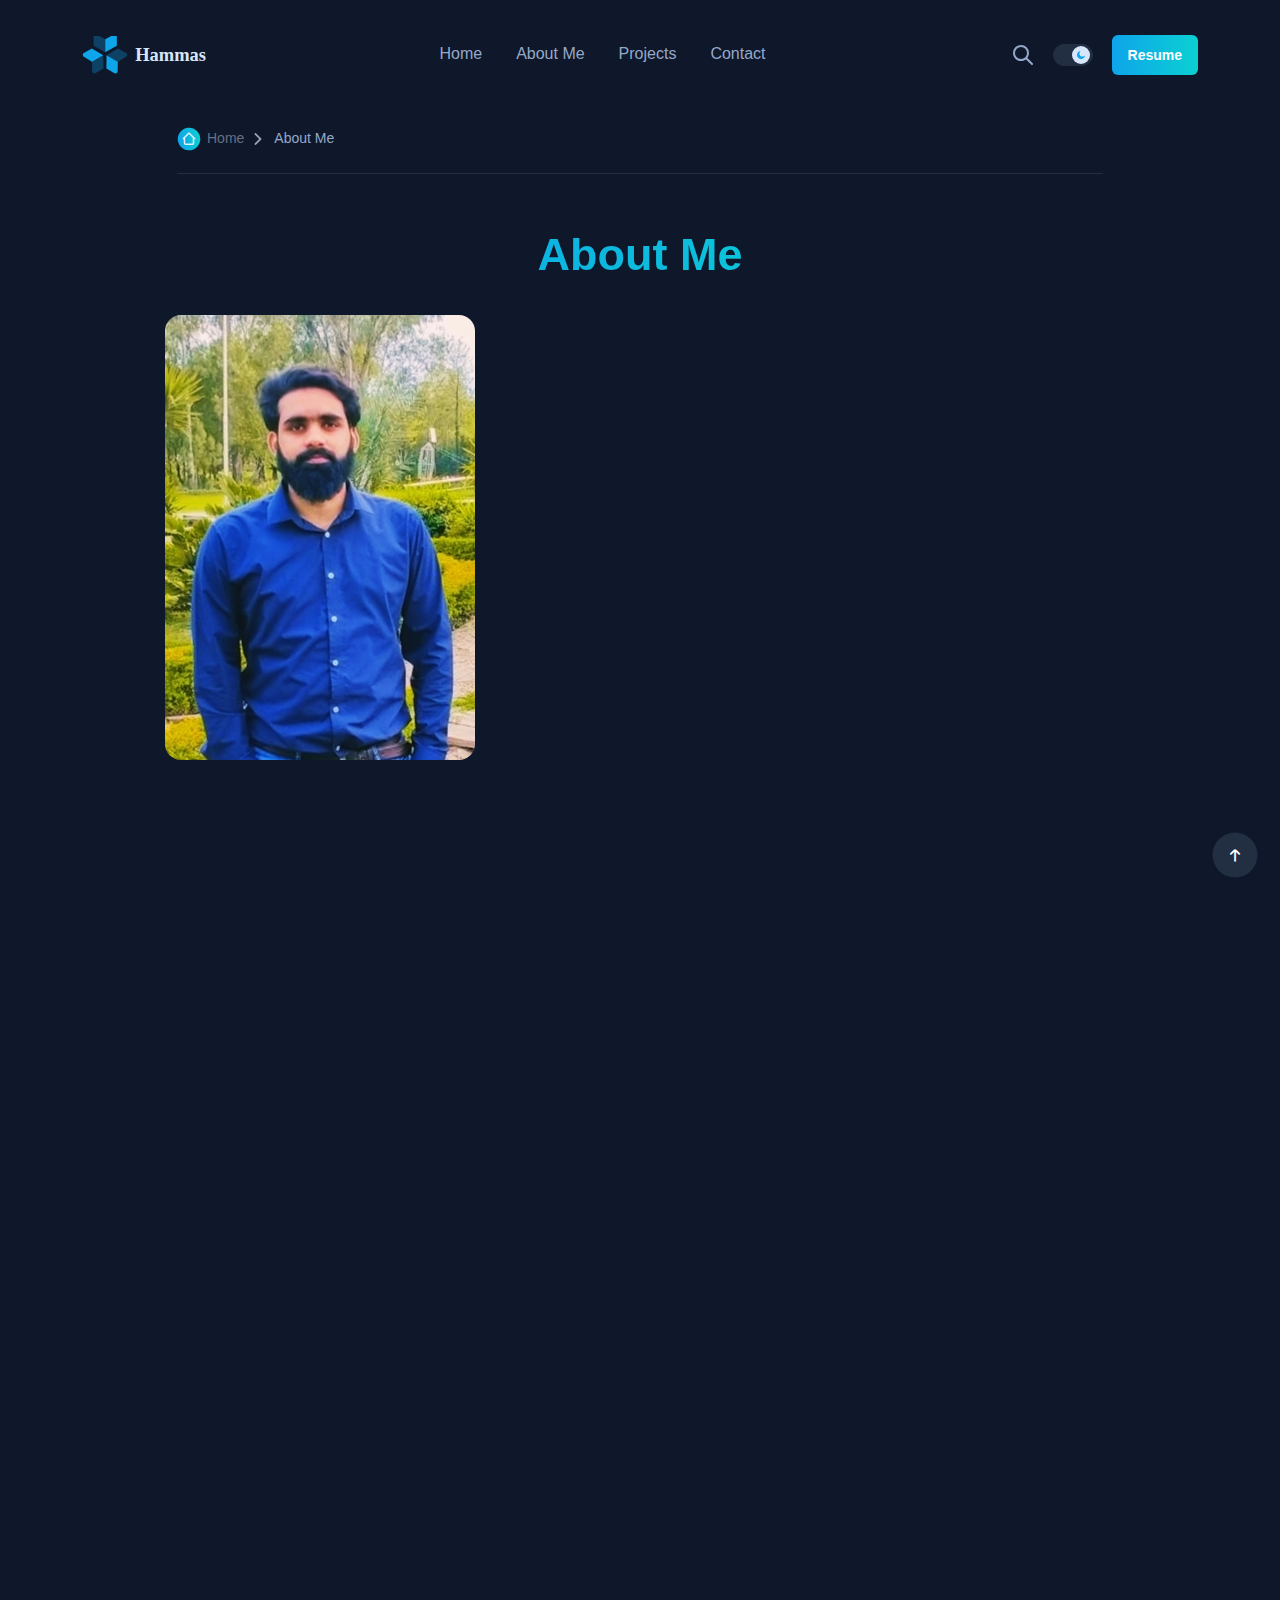
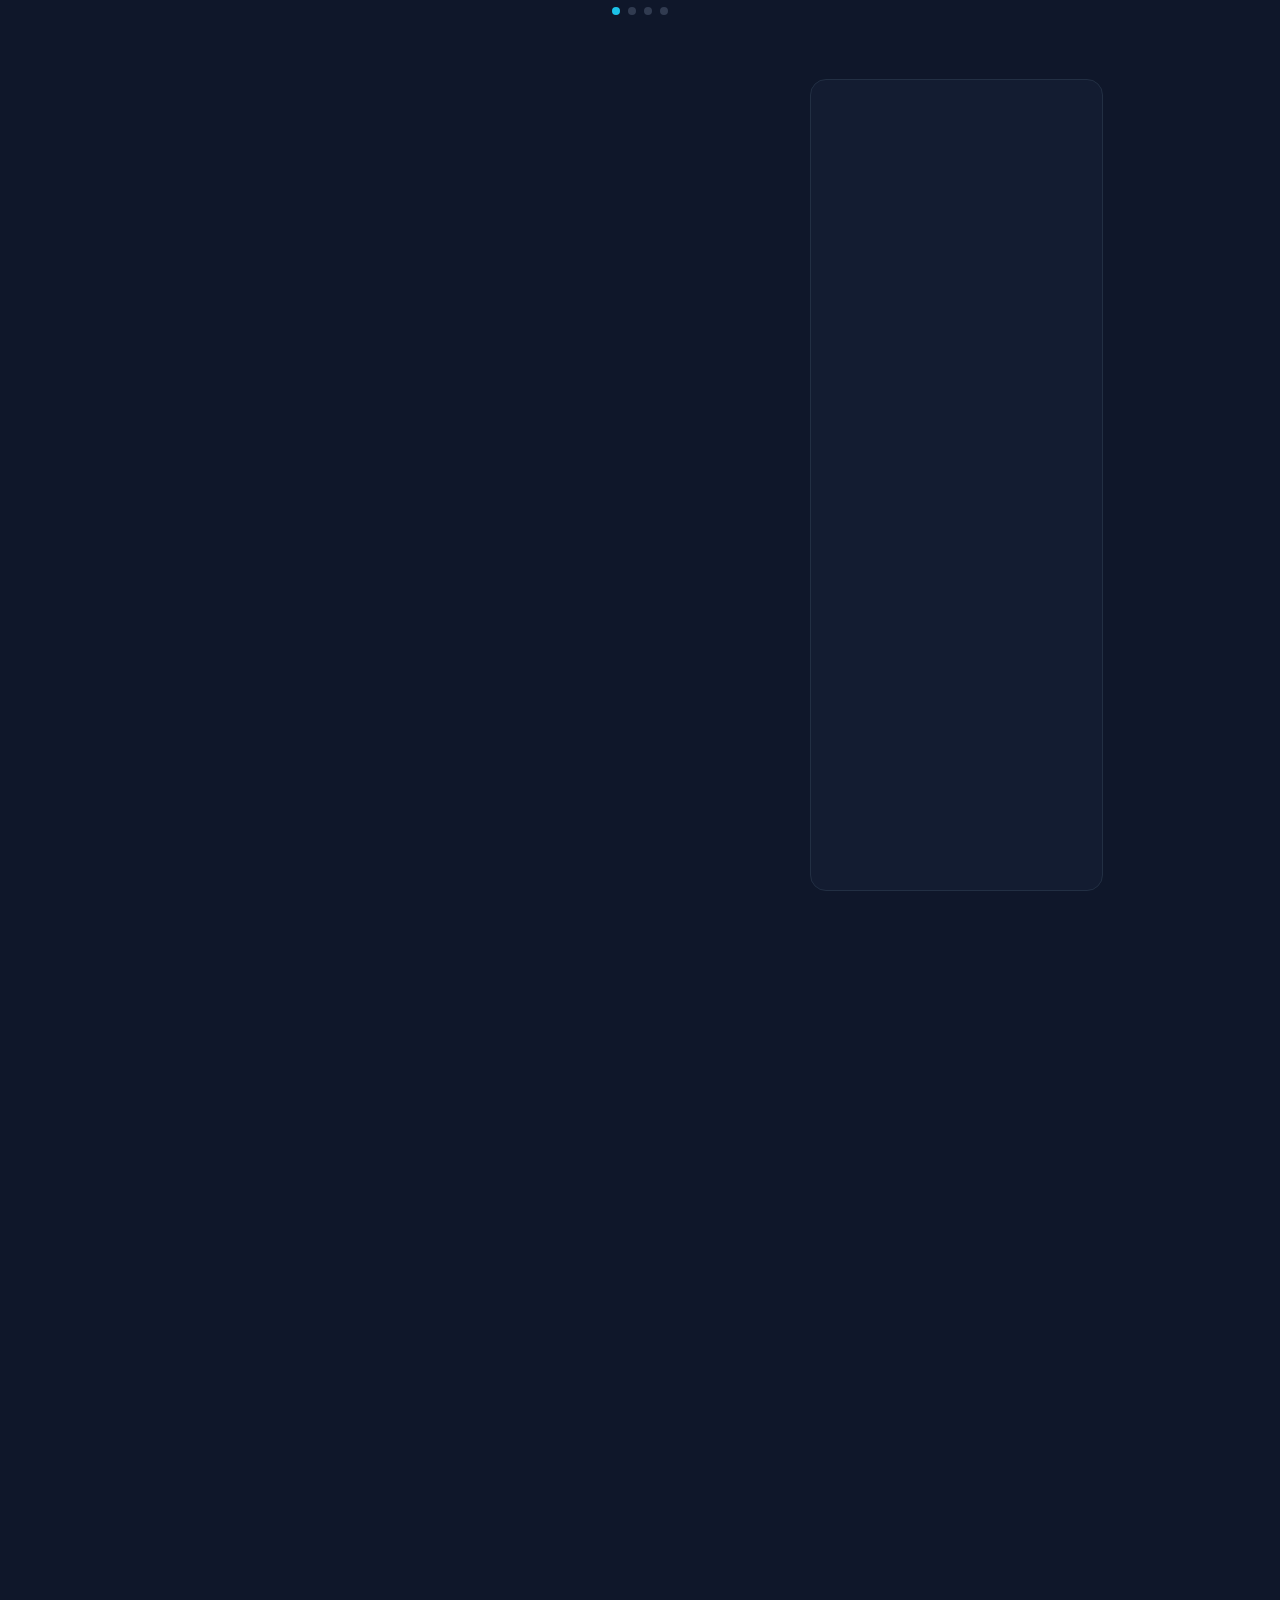
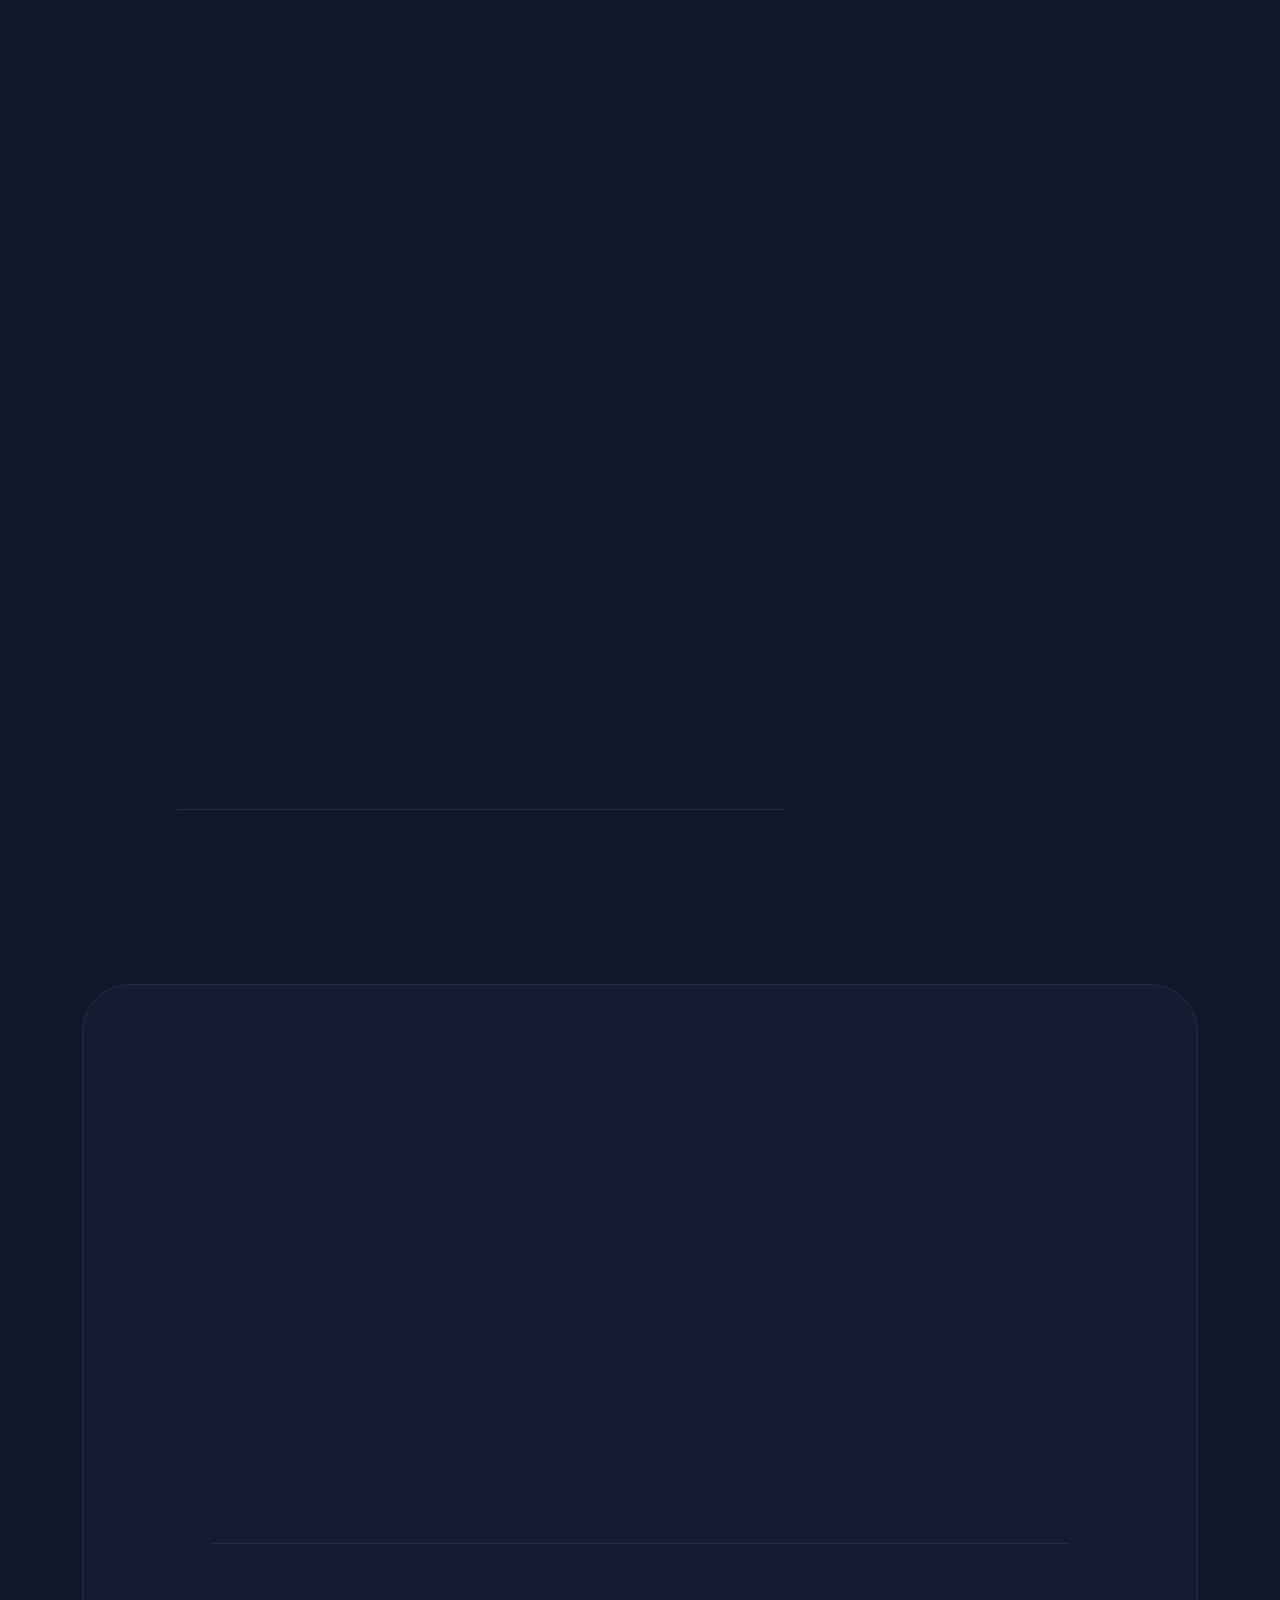
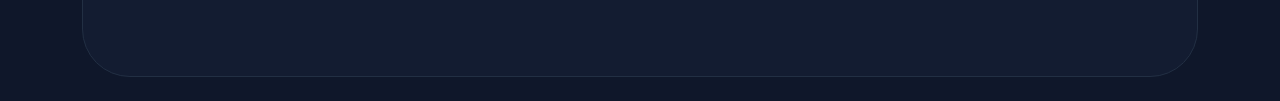
==== commit 87fa35ef: "dsdfsdfsdf" ====
--- a/pages/about.html
+++ b/pages/about.html
@@ -128,16 +128,16 @@
                 <div class="swiper-container swiper-group-2">
                   <div class="swiper-wrapper wow animate__animated animate__fadeIn">
                     <div class="swiper-slide">
-                      <div class="image-detail mb-30"><img class="bdrd16" src="../assets/imgs/page/portfolio/portfolio-1.png" alt="Genz"></div>
+                      <div class="image-detail mb-30"><img class="bdrd16" src="../assets/imgs/page/portfolio/portfolio-1.jpg" alt="Hammas Khan"></div>
                     </div>
                     <div class="swiper-slide">
-                      <div class="image-detail mb-30"><img class="bdrd16" src="../assets/imgs/page/portfolio/portfolio-1-2.png" alt="Genz"></div>
+                      <div class="image-detail mb-30"><img class="bdrd16" src="../assets/imgs/page/portfolio/portfolio-1-2.png" alt="Hammas Khan"></div>
                     </div>
                     <div class="swiper-slide">
-                      <div class="image-detail mb-30"><img class="bdrd16" src="../assets/imgs/page/portfolio/portfolio-1-3.png" alt="Genz"></div>
+                      <div class="image-detail mb-30"><img class="bdrd16" src="../assets/imgs/page/portfolio/portfolio-1-3.jpg" alt="Hammas Khan"></div>
                     </div>
                     <div class="swiper-slide">
-                      <div class="image-detail mb-30"><img class="bdrd16" src="../assets/imgs/page/portfolio/portfolio-1-1.png" alt="Genz"></div>
+                      <div class="image-detail mb-30"><img class="bdrd16" src="../assets/imgs/page/portfolio/portfolio-1-1.jpg" alt="Hammas Khan"></div>
                     </div>
                   </div>
                   <div class="swiper-pagination"></div>
@@ -146,7 +146,7 @@
               <div class="row">
                 <div class="col-lg-8">
                   <div class="content-detail border-gray-800">
-                    <h3 class="color-white mb-30 wow animate__animated animate__fadeIn">Project Details</h3>
+                    <h3 class="color-white mb-30 wow animate__animated animate__fadeIn">Personal Details</h3>
                     <p class="text-lg color-gray-500 wow animate__animated animate__fadeIn"> • Software Engineer having 3 years of overall experience on .Net as 
                       Backend and JavaScript, jQuery, Bootstrap and Ajax as Frontend 
                       development. <br>
@@ -171,27 +171,27 @@
                       • Experience in both, majorly in development and contribution to the architecture 
                       of software development process.</p>
                     <div class="row mt-50 wow animate__animated animate__fadeIn">
-                      <div class="col-lg-6 gallery-left"><img class="img-bdrd-16 mb-30" src="../assets/imgs/page/portfolio/portfolio-2.png" alt="Genz"></div>
+                      <div class="col-lg-6 gallery-left"><img class="img-bdrd-16 mb-30" src="../assets/imgs/page/portfolio/portfolio-2.jpg" alt="Hammas Khan"></div>
                       <div class="col-lg-6 gallery-right">
-                        <img class="img-bdrd-16 mb-20" src="../assets/imgs/page/portfolio/portfolio-3.png" alt="Genz">
-                        <img class="img-bdrd-16" src="../assets/imgs/page/portfolio/portfolio-4.png" alt="Genz"></div>
+                        <img class="img-bdrd-16 mb-20" src="../assets/imgs/page/portfolio//portfolio-3.jpg" alt="Hammas Khan">
+                        <img class="img-bdrd-16" src="../assets/imgs/page/portfolio/portfolio-4.jpg" alt="Hammas Khan"></div>
                     </div>
                     <p class="text-center text-lg color-gray-500 wow animate__animated animate__fadeIn">The brand identity</p>
                     <h3 class="color-white mt-50 mb-30 wow animate__animated animate__fadeIn">Hire me</h3>
                     <p class="text-lg color-gray-500 wow animate__animated animate__fadeIn">Hire me for my expertise in C#, VB.Net, and JavaScript, and a strong command of ASP.Net technologies, including Core, MVC, Web Forms, and Win Forms. I excel in designing with HTML, CSS, Bootstrap, React JS, and Angular JS, and have extensive experience with databases like Microsoft SQL Server and PostgreSQL. Skilled in using Microsoft Visual Studio and managing projects with Jira and Azure DevOps, I also proficiently handle version control with Git, TFS, and GitHub. My technical proficiency is complemented by a solid understanding of MS SQL Server and IIS.</p>
                   </div>
                   <div class="box-tags wow animate__animated animate__fadeIn">
-                    <a class="btn btn-tags bg-gray-850 border-gray-800 mr-10 hover-up" href="blog-archive.html">#HRM</a>
-                    <a class="btn btn-tags bg-gray-850 border-gray-800 mr-10 hover-up" href="blog-archive.html">#CRM</a>
-                    <a class="btn btn-tags bg-gray-850 border-gray-800 mr-10 hover-up" href="blog-archive.html">#DotNet</a>
-                    <a class="btn btn-tags bg-gray-850 border-gray-800 hover-up" href="blog-archive.html">#API</a>
+                    <a class="btn btn-tags bg-gray-850 border-gray-800 mr-10 hover-up" href="./project.html">#HRM</a>
+                    <a class="btn btn-tags bg-gray-850 border-gray-800 mr-10 hover-up" href="./project.html">#CRM</a>
+                    <a class="btn btn-tags bg-gray-850 border-gray-800 mr-10 hover-up" href="./project.html">#DotNet</a>
+                    <a class="btn btn-tags bg-gray-850 border-gray-800 hover-up" href="./project.html">#API</a>
                   </div>
                 </div>
                 <div class="col-lg-4">
                   <div class="sidebar">
                     <div class="box-sidebar bg-gray-850 border-gray-800">
                       <div class="head-sidebar wow animate__animated animate__fadeIn">
-                        <h5 class="line-bottom">Project information</h5>
+                        <h5 class="line-bottom">Personal information</h5>
                       </div>
                       <div class="content-sidebar">
                         <div class="list-comments">
@@ -219,7 +219,7 @@
                           </div>
                           <div class="item-comment border-gray-800 wow animate__animated animate__fadeIn">
                             <p class="color-gray-200 mb-10 text-uppercase">Project URL</p>
-                            <p class="color-gray-500"><a class="text-white" href="#">www.orioncoporation.com</a></p>
+                            <p class="color-gray-500"><a class="text-white" href="https://hemikhan.github.io/HammasKhan/">https://hemikhan.github.io/HammasKhan/</a></p>
                           </div>
                         </div>
                       </div>
